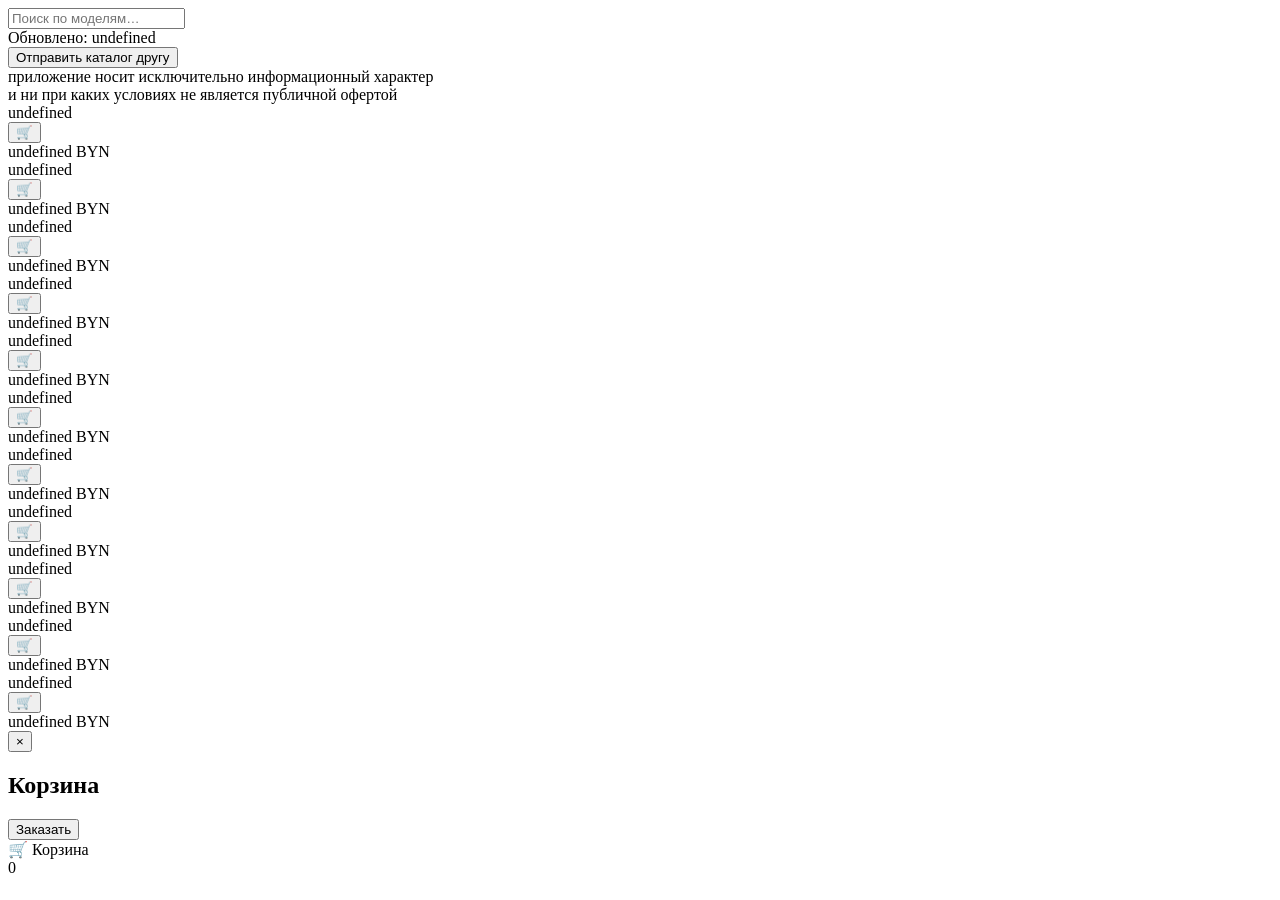
==== index.html @ d010d6bf "Rename index (1).html to index.html" ====
<!DOCTYPE html>
<html lang="ru">
<head>
  <meta charset="UTF-8">
  <title>appLit Catalog</title>
  <meta name="viewport" content="width=device-width, initial-scale=1">

  <link rel="apple-touch-icon" href="/apple-touch-icon.png">
  <link rel="stylesheet" href="style.css?v=20">
</head>

<body>

  <!-- Поиск -->
  <div class="search-bar-wrapper">
    <input id="search" type="text" placeholder="Поиск по моделям…">
  </div>

  <!-- Верхняя строка: обновлено + поделиться + дисклеймер -->
  <div class="top-row">
    <div class="top-left">
      <div id="update-time"></div>
      <button id="share-catalog-btn" class="share-catalog-btn">Отправить каталог другу</button>
    </div>

    <div class="top-right">
      приложение носит исключительно информационный характер<br>
      и ни при каких условиях не является публичной офертой
    </div>
  </div>

  <!-- Каталог -->
  <div id="catalog"></div>

  <!-- Модальное окно корзины -->
  <div id="cart-modal" class="cart-modal">
    <div class="cart-content">

      <button class="cart-close-btn" id="cart-close">×</button>

      <h2>Корзина</h2>

      <div id="cart-items"></div>

      <div class="cart-bottom-row">
        <div id="cart-total" class="cart-total"></div>
        <button id="cart-order-btn" class="cart-order-btn">Заказать</button>
      </div>

    </div>
  </div>

  <!-- Таббар -->
  <div class="tabbar">
    <div class="tab-item" id="tab-cart">
      🛒 Корзина
      <div class="tab-badge">0</div>
    </div>
  </div>

  <script src="app.js?v=20"></script>
</body>
</html>
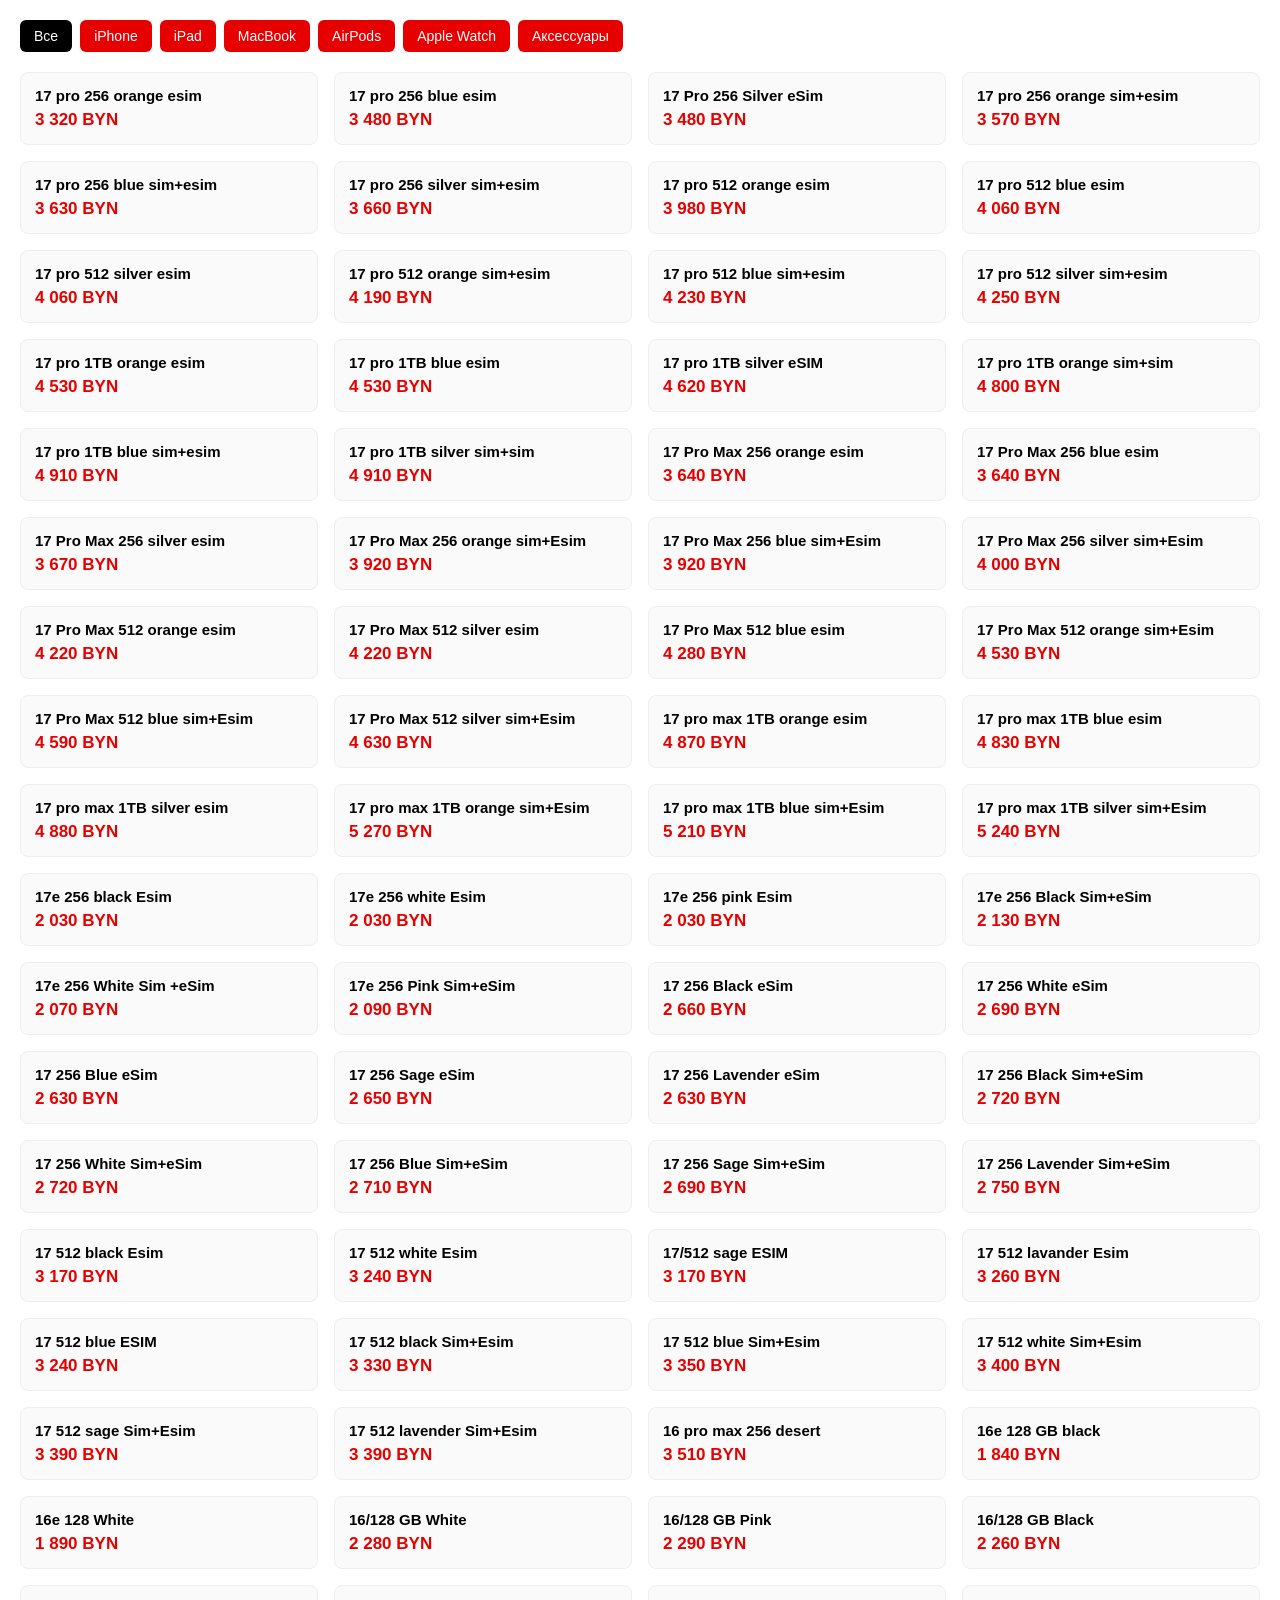
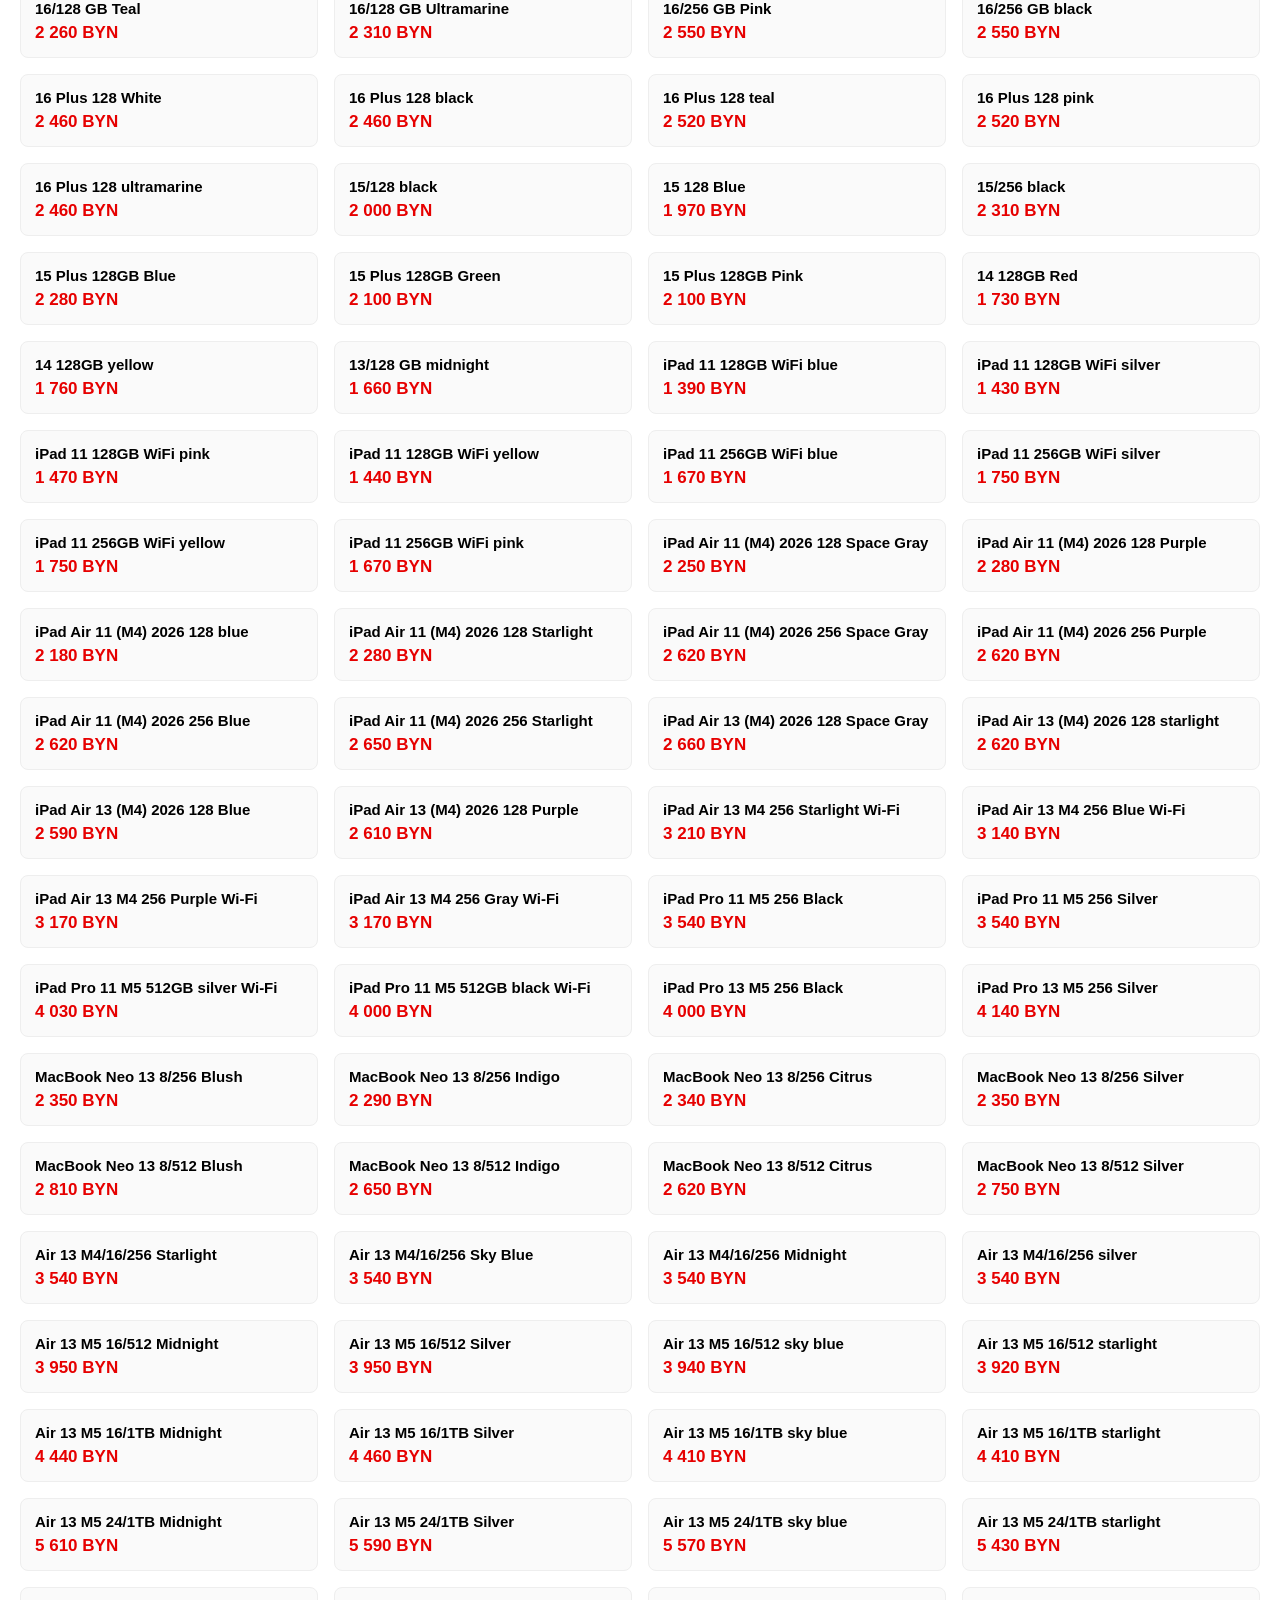
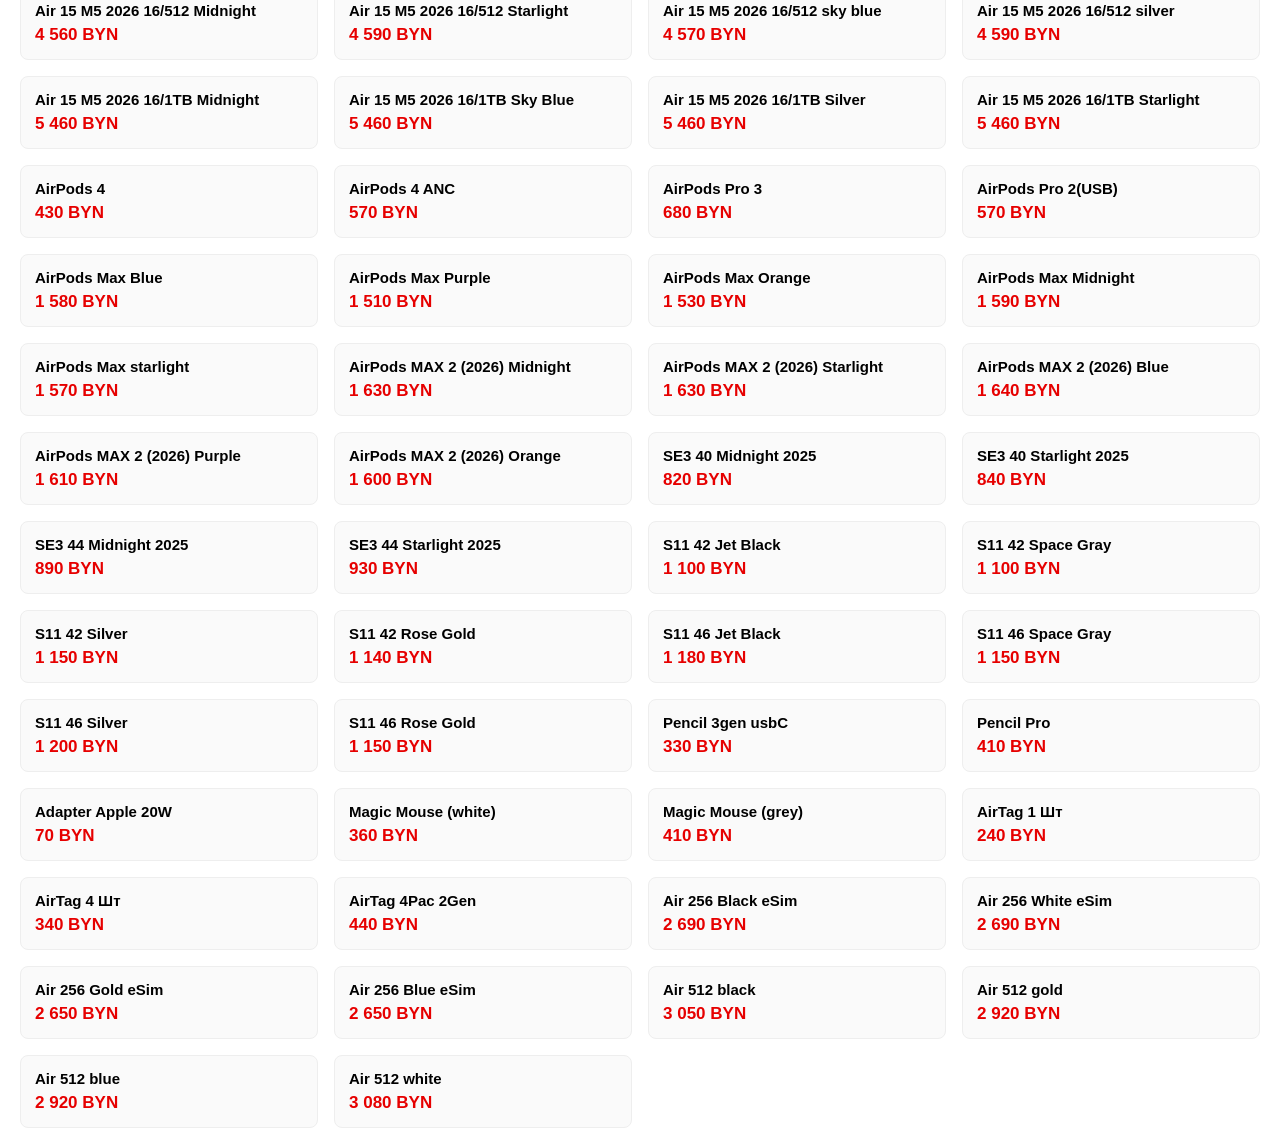
==== commit bdaa8952: "Update index.html" ====
--- a/index.html
+++ b/index.html
@@ -1,63 +1,25 @@
 <!DOCTYPE html>
 <html lang="ru">
 <head>
-  <meta charset="UTF-8">
-  <title>appLit Catalog</title>
-  <meta name="viewport" content="width=device-width, initial-scale=1">
-
-  <link rel="apple-touch-icon" href="/apple-touch-icon.png">
-  <link rel="stylesheet" href="style.css?v=20">
+<meta charset="UTF-8">
+<title>appLit Catalog</title>
+<meta name="viewport" content="width=device-width, initial-scale=1.0">
+<link rel="stylesheet" href="style.css">
 </head>
-
 <body>
 
-  <!-- Поиск -->
-  <div class="search-bar-wrapper">
-    <input id="search" type="text" placeholder="Поиск по моделям…">
-  </div>
+<div class="category-buttons">
+  <button data-category="all" class="active">Все</button>
+  <button data-category="iphone">iPhone</button>
+  <button data-category="ipad">iPad</button>
+  <button data-category="macbook">MacBook</button>
+  <button data-category="airpods">AirPods</button>
+  <button data-category="apple watch">Apple Watch</button>
+  <button data-category="аксессуары">Аксессуары</button>
+</div>
 
-  <!-- Верхняя строка: обновлено + поделиться + дисклеймер -->
-  <div class="top-row">
-    <div class="top-left">
-      <div id="update-time"></div>
-      <button id="share-catalog-btn" class="share-catalog-btn">Отправить каталог другу</button>
-    </div>
+<div id="catalog"></div>
 
-    <div class="top-right">
-      приложение носит исключительно информационный характер<br>
-      и ни при каких условиях не является публичной офертой
-    </div>
-  </div>
-
-  <!-- Каталог -->
-  <div id="catalog"></div>
-
-  <!-- Модальное окно корзины -->
-  <div id="cart-modal" class="cart-modal">
-    <div class="cart-content">
-
-      <button class="cart-close-btn" id="cart-close">×</button>
-
-      <h2>Корзина</h2>
-
-      <div id="cart-items"></div>
-
-      <div class="cart-bottom-row">
-        <div id="cart-total" class="cart-total"></div>
-        <button id="cart-order-btn" class="cart-order-btn">Заказать</button>
-      </div>
-
-    </div>
-  </div>
-
-  <!-- Таббар -->
-  <div class="tabbar">
-    <div class="tab-item" id="tab-cart">
-      🛒 Корзина
-      <div class="tab-badge">0</div>
-    </div>
-  </div>
-
-  <script src="app.js?v=20"></script>
+<script src="app.js"></script>
 </body>
 </html>
--- a/style.css
+++ b/style.css
@@ -0,0 +1,63 @@
+body {
+  font-family: -apple-system, BlinkMacSystemFont, sans-serif;
+  background: #fff;
+  margin: 0;
+  padding: 20px;
+  color: #000;
+}
+
+.category-buttons {
+  display: flex;
+  gap: 8px;
+  flex-wrap: wrap;
+  margin-bottom: 20px;
+}
+
+.category-buttons button {
+  padding: 8px 14px;
+  border: none;
+  background: #e60000;
+  color: white;
+  font-size: 14px;
+  border-radius: 6px;
+  cursor: pointer;
+  transition: 0.2s;
+}
+
+.category-buttons button:hover {
+  background: #b30000;
+}
+
+.category-buttons button.active {
+  background: black;
+}
+
+#catalog {
+  display: grid;
+  grid-template-columns: repeat(auto-fill, minmax(260px, 1fr));
+  gap: 16px;
+}
+
+.product-item {
+  border: 1px solid #eee;
+  padding: 14px;
+  border-radius: 8px;
+  background: #fafafa;
+  transition: 0.2s;
+}
+
+.product-item:hover {
+  background: #f0f0f0;
+}
+
+.product-title {
+  font-size: 15px;
+  font-weight: 600;
+  margin-bottom: 6px;
+}
+
+.product-price {
+  font-size: 17px;
+  font-weight: 700;
+  color: #e60000;
+}
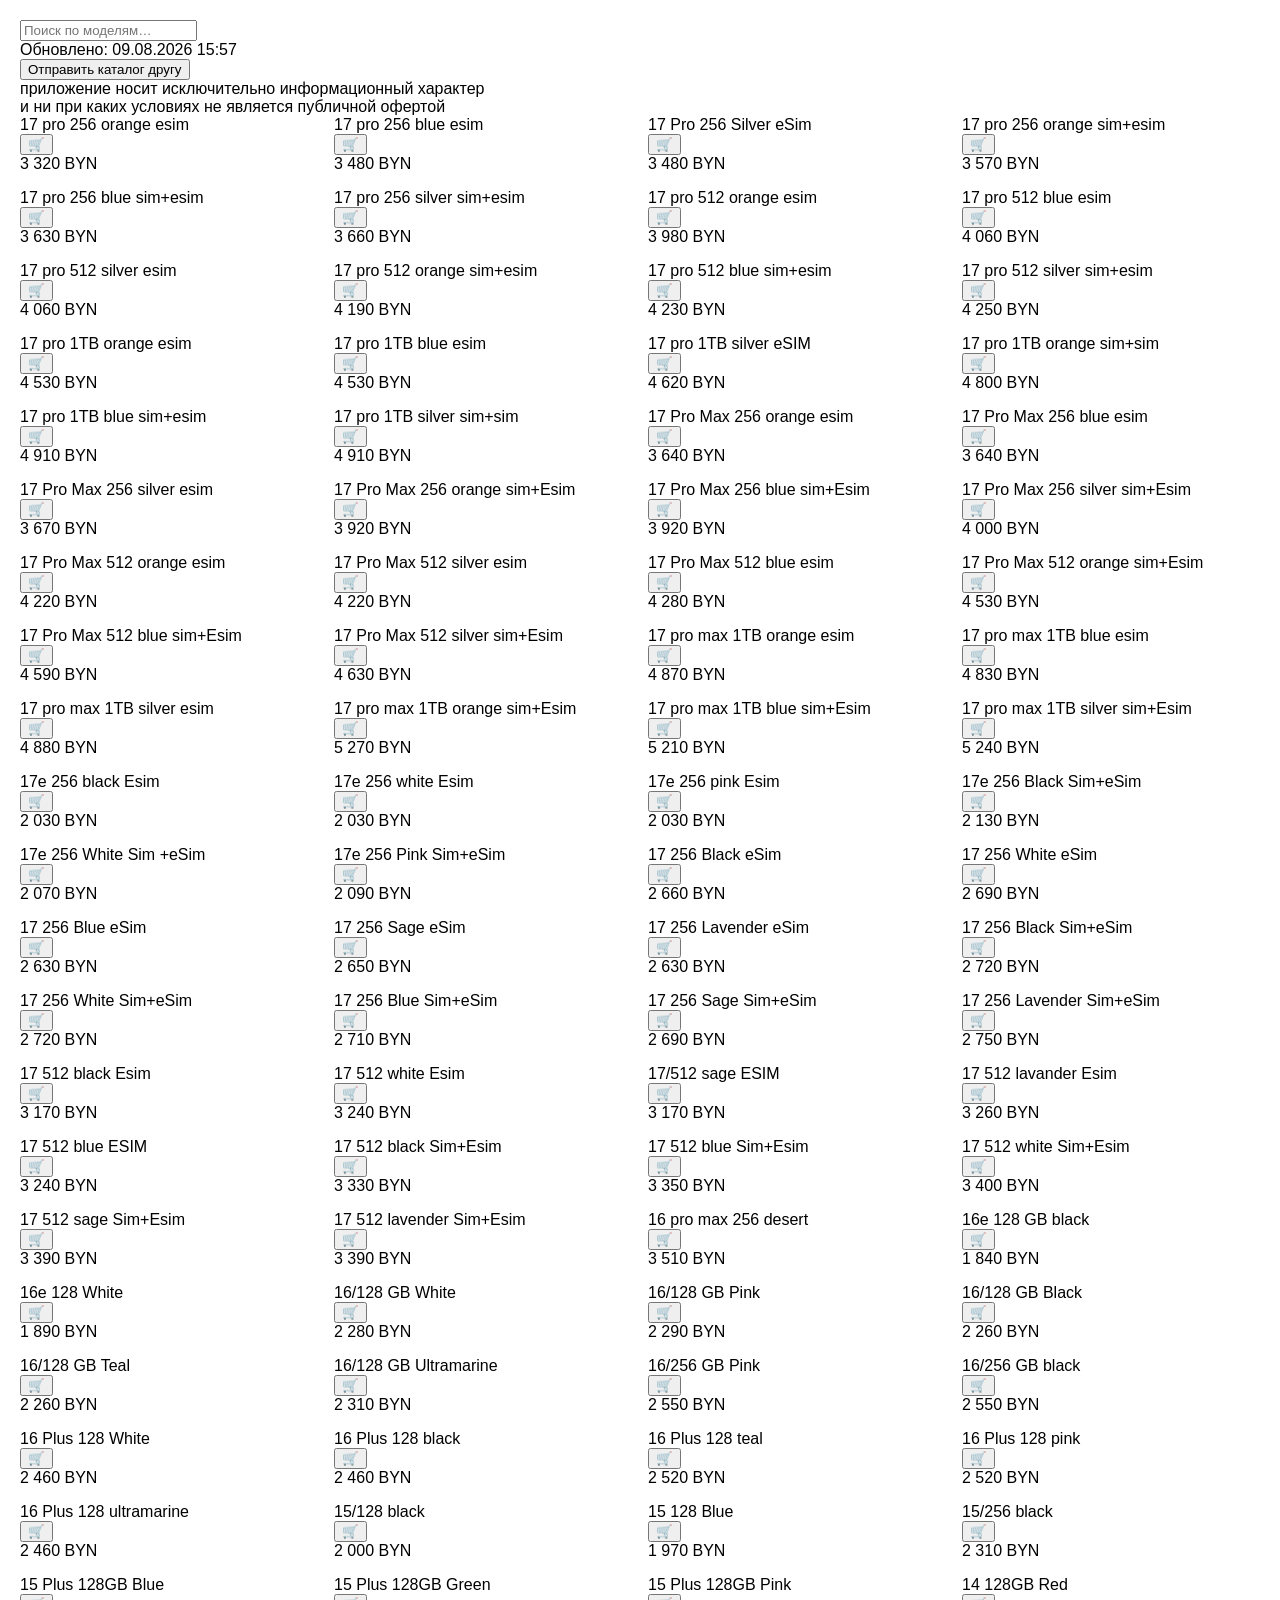
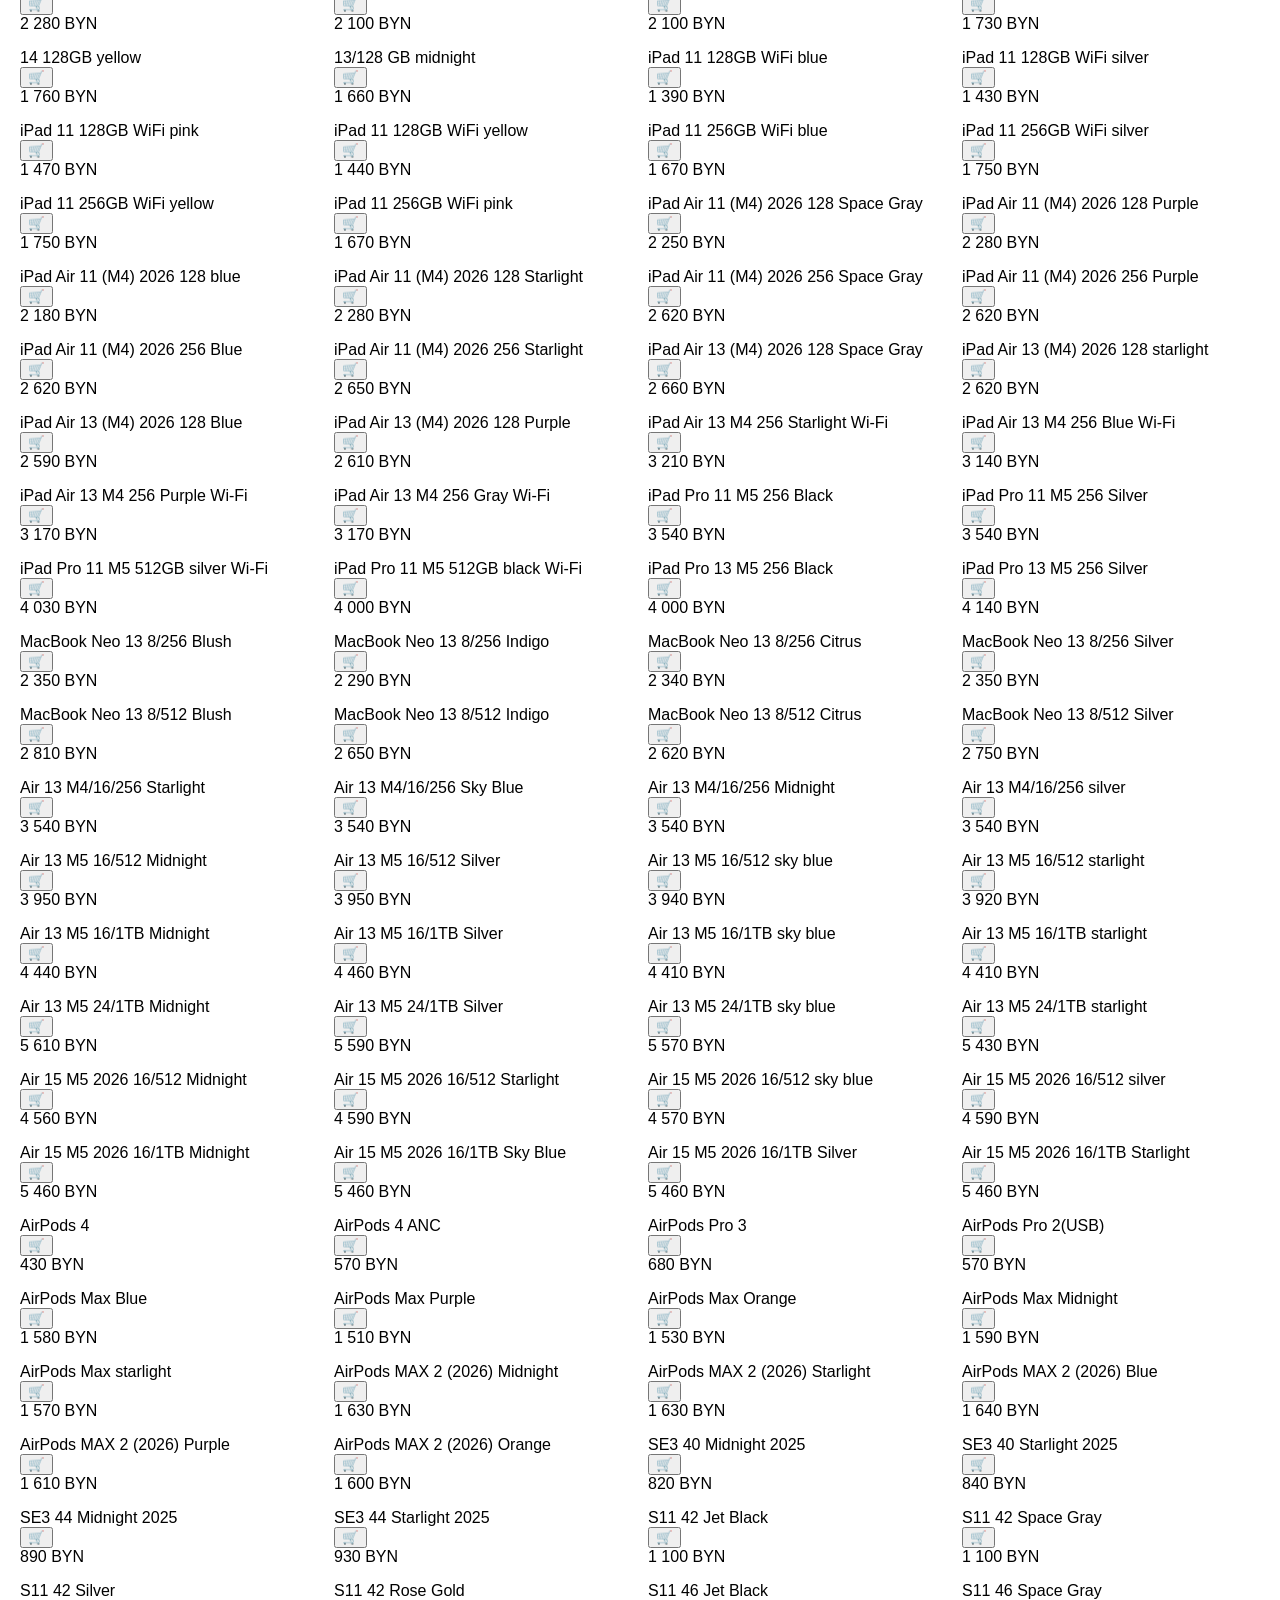
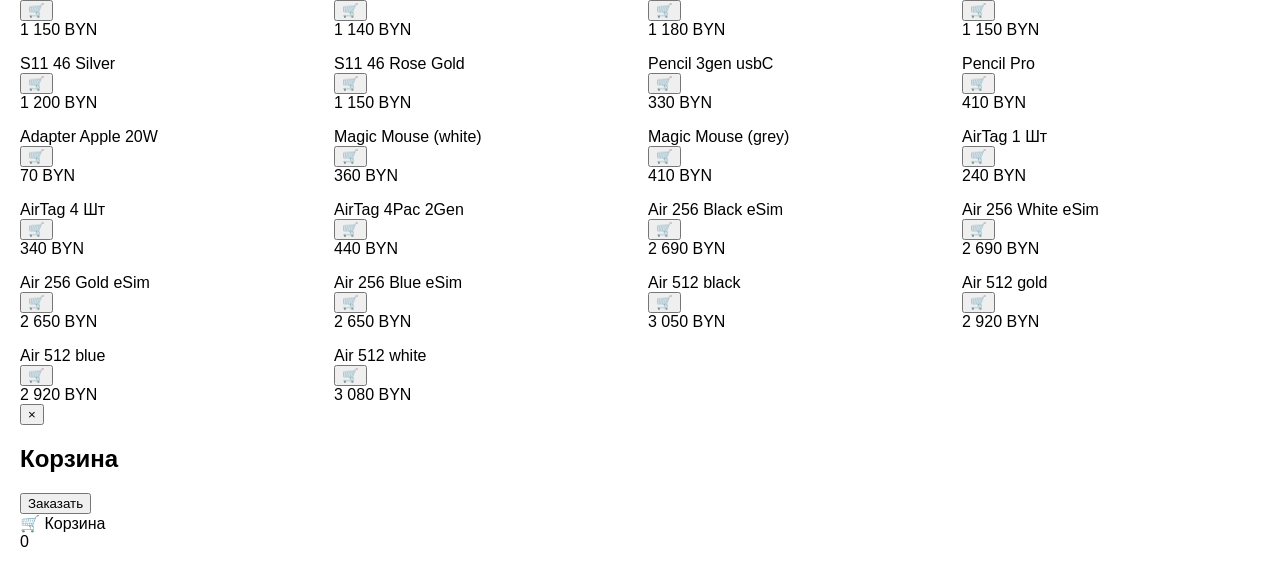
==== commit eab7f0af: "Update index.html" ====
--- a/index.html
+++ b/index.html
@@ -1,25 +1,63 @@
 <!DOCTYPE html>
 <html lang="ru">
 <head>
-<meta charset="UTF-8">
-<title>appLit Catalog</title>
-<meta name="viewport" content="width=device-width, initial-scale=1.0">
-<link rel="stylesheet" href="style.css">
+  <meta charset="UTF-8">
+  <title>appLit Catalog</title>
+  <meta name="viewport" content="width=device-width, initial-scale=1">
+
+  <link rel="apple-touch-icon" href="/apple-touch-icon.png">
+  <link rel="stylesheet" href="style.css?v=20">
 </head>
+
 <body>
 
-<div class="category-buttons">
-  <button data-category="all" class="active">Все</button>
-  <button data-category="iphone">iPhone</button>
-  <button data-category="ipad">iPad</button>
-  <button data-category="macbook">MacBook</button>
-  <button data-category="airpods">AirPods</button>
-  <button data-category="apple watch">Apple Watch</button>
-  <button data-category="аксессуары">Аксессуары</button>
-</div>
+  <!-- Поиск -->
+  <div class="search-bar-wrapper">
+    <input id="search" type="text" placeholder="Поиск по моделям…">
+  </div>
 
-<div id="catalog"></div>
+  <!-- Верхняя строка: обновлено + поделиться + дисклеймер -->
+  <div class="top-row">
+    <div class="top-left">
+      <div id="update-time"></div>
+      <button id="share-catalog-btn" class="share-catalog-btn">Отправить каталог другу</button>
+    </div>
 
-<script src="app.js"></script>
+    <div class="top-right">
+      приложение носит исключительно информационный характер<br>
+      и ни при каких условиях не является публичной офертой
+    </div>
+  </div>
+
+  <!-- Каталог -->
+  <div id="catalog"></div>
+
+  <!-- Модальное окно корзины -->
+  <div id="cart-modal" class="cart-modal">
+    <div class="cart-content">
+
+      <button class="cart-close-btn" id="cart-close">×</button>
+
+      <h2>Корзина</h2>
+
+      <div id="cart-items"></div>
+
+      <div class="cart-bottom-row">
+        <div id="cart-total" class="cart-total"></div>
+        <button id="cart-order-btn" class="cart-order-btn">Заказать</button>
+      </div>
+
+    </div>
+  </div>
+
+  <!-- Таббар -->
+  <div class="tabbar">
+    <div class="tab-item" id="tab-cart">
+      🛒 Корзина
+      <div class="tab-badge">0</div>
+    </div>
+  </div>
+
+  <script src="app.js?v=20"></script>
 </body>
 </html>
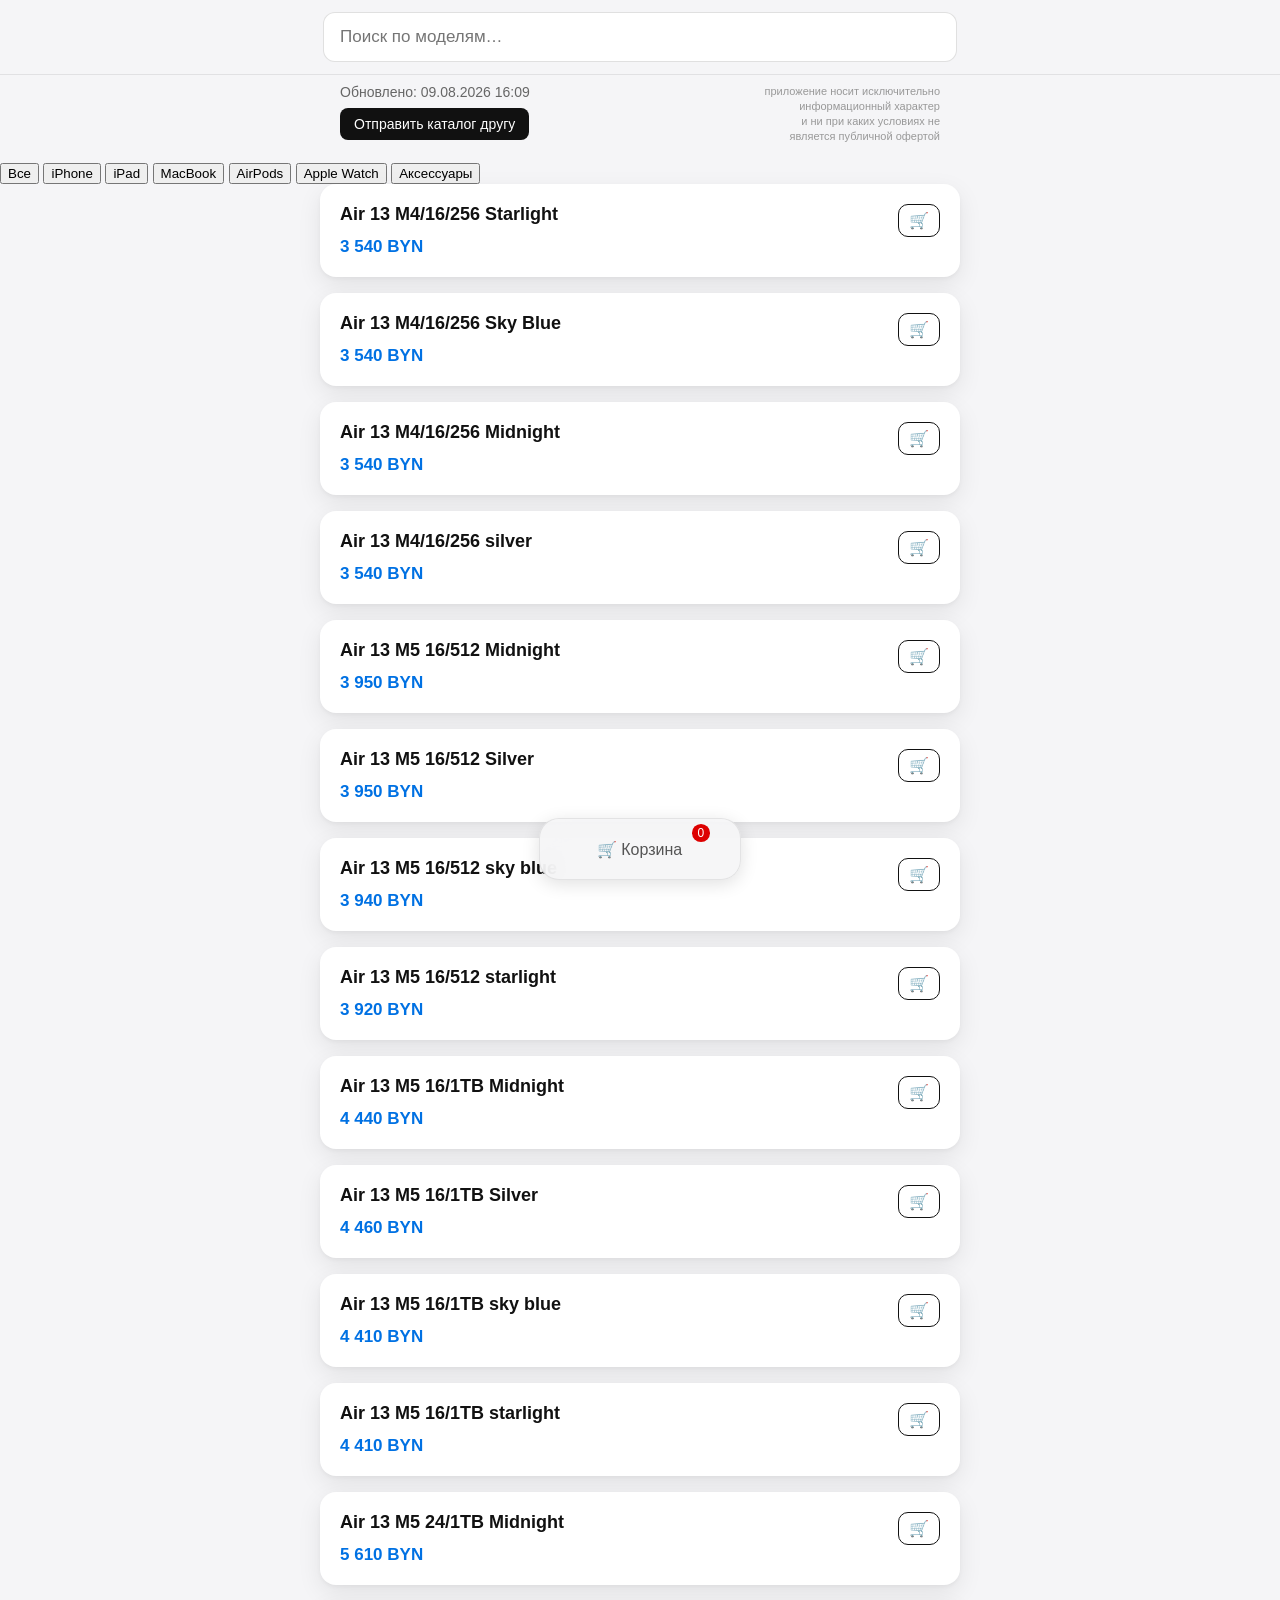
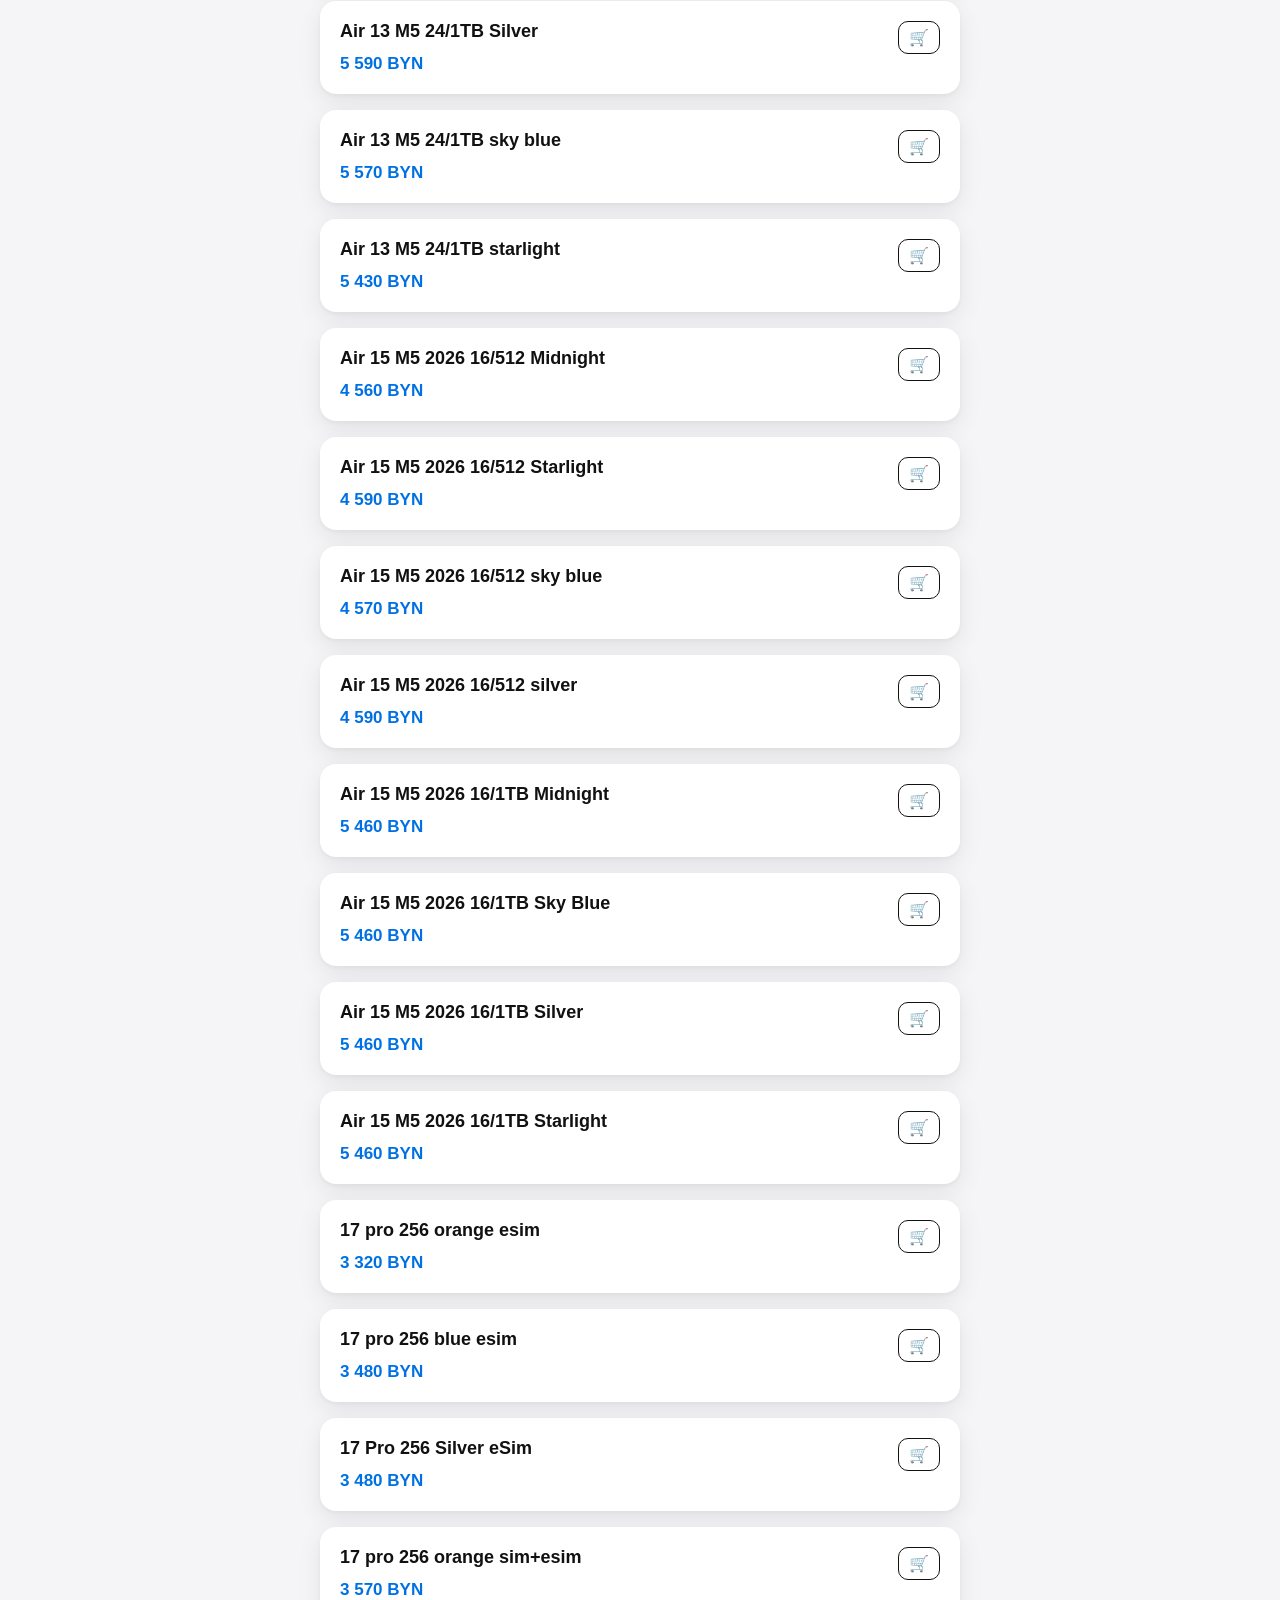
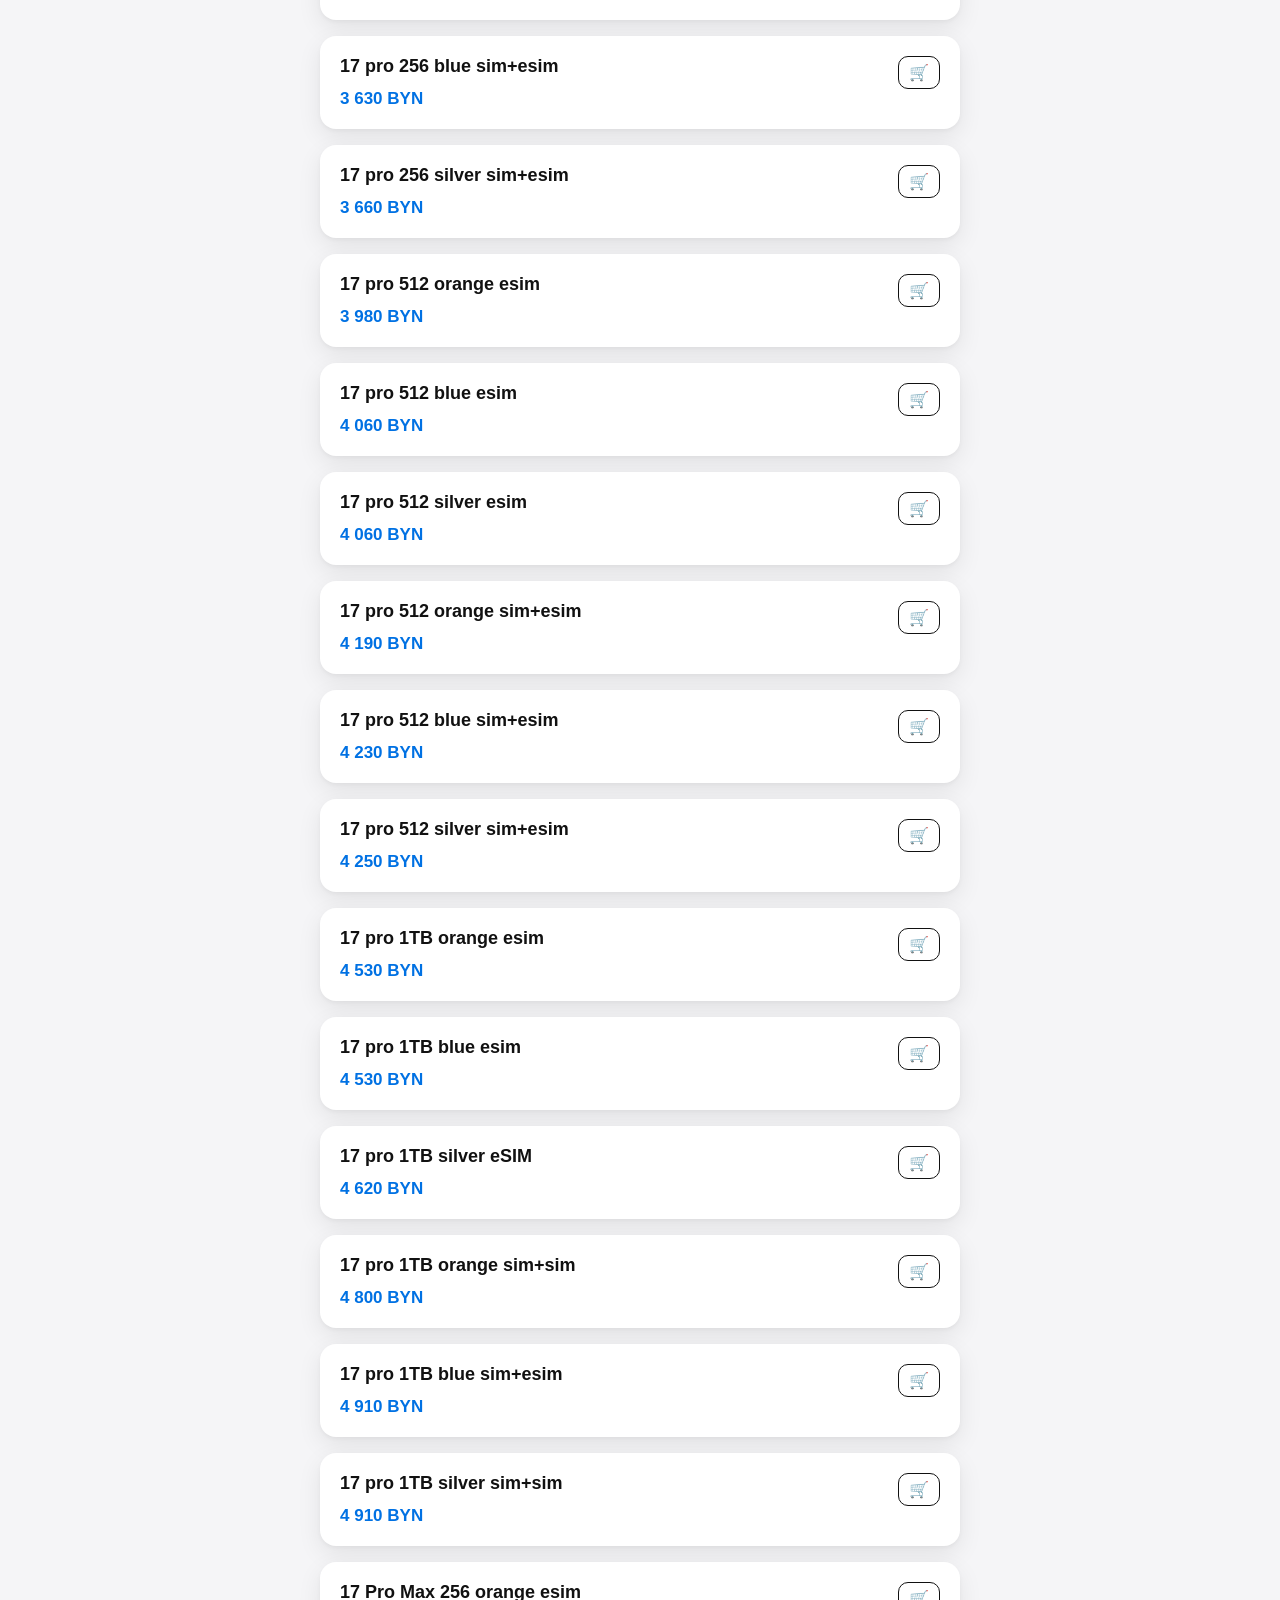
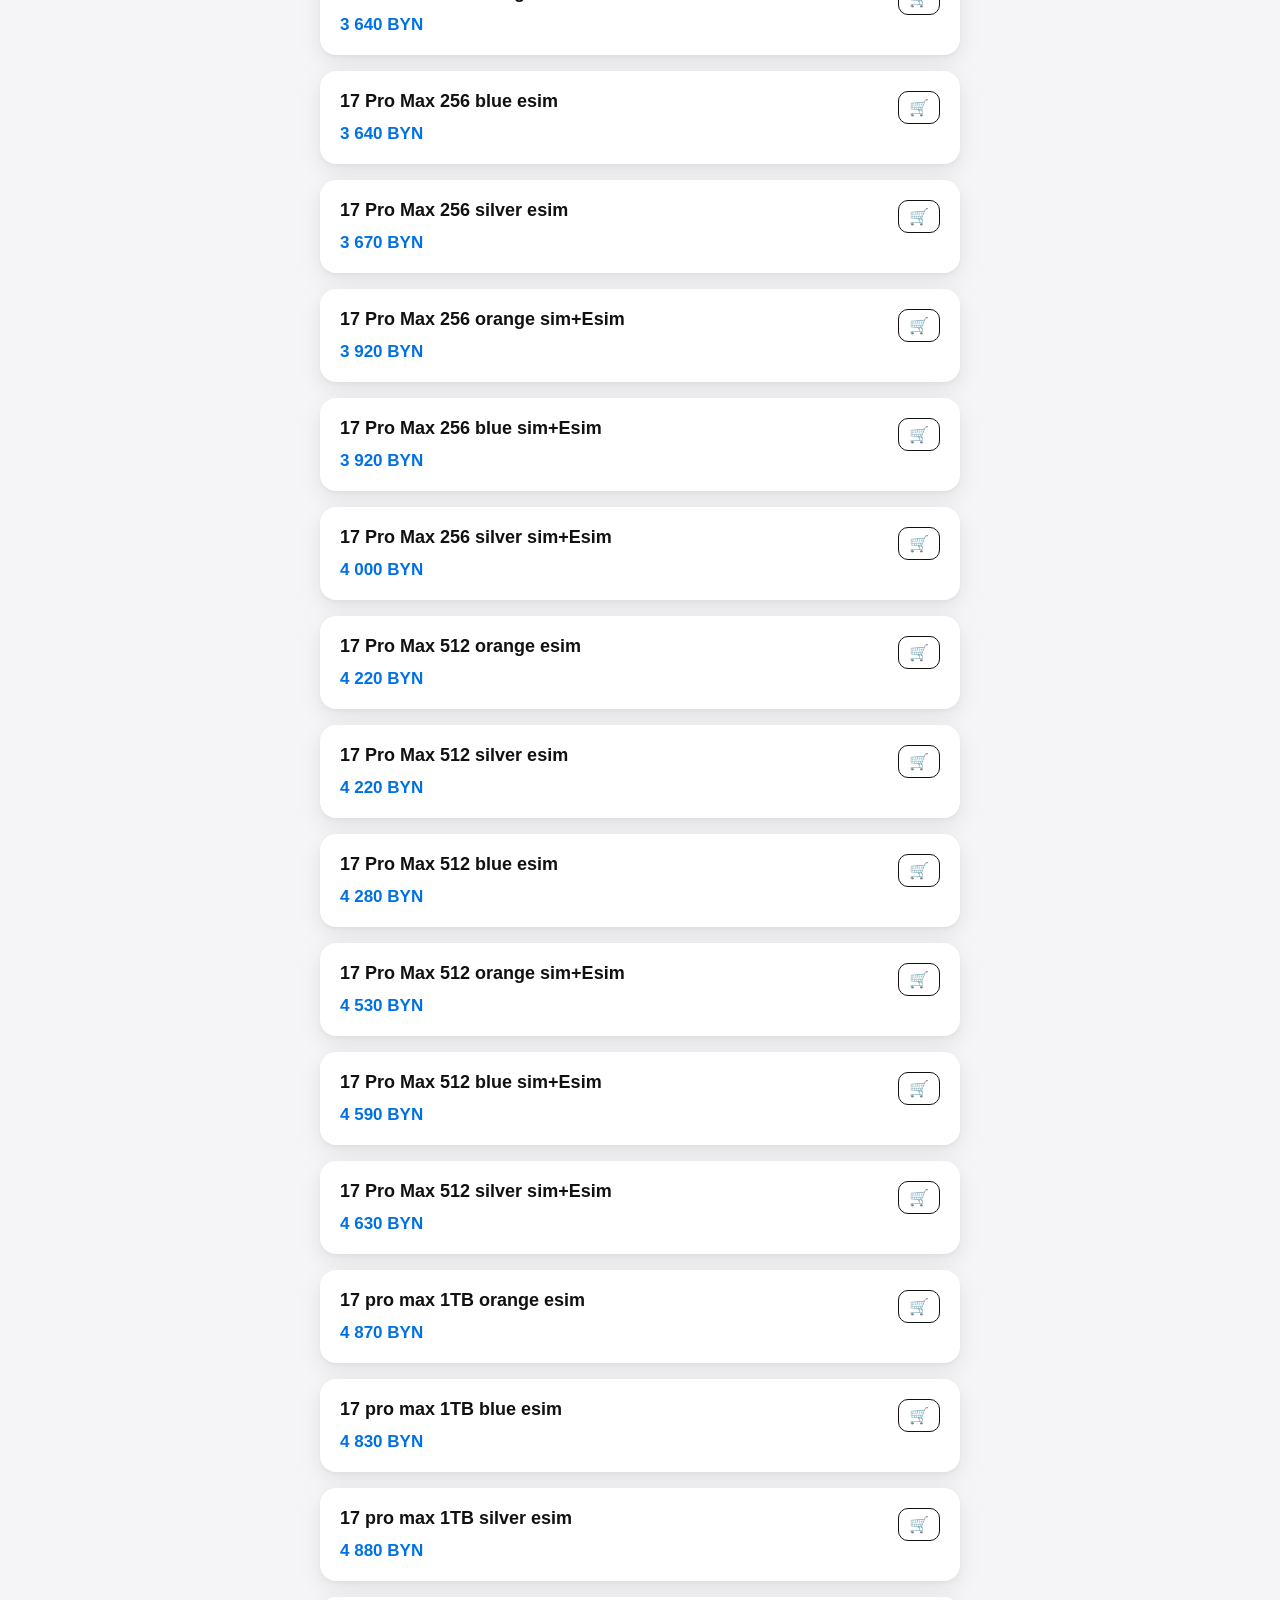
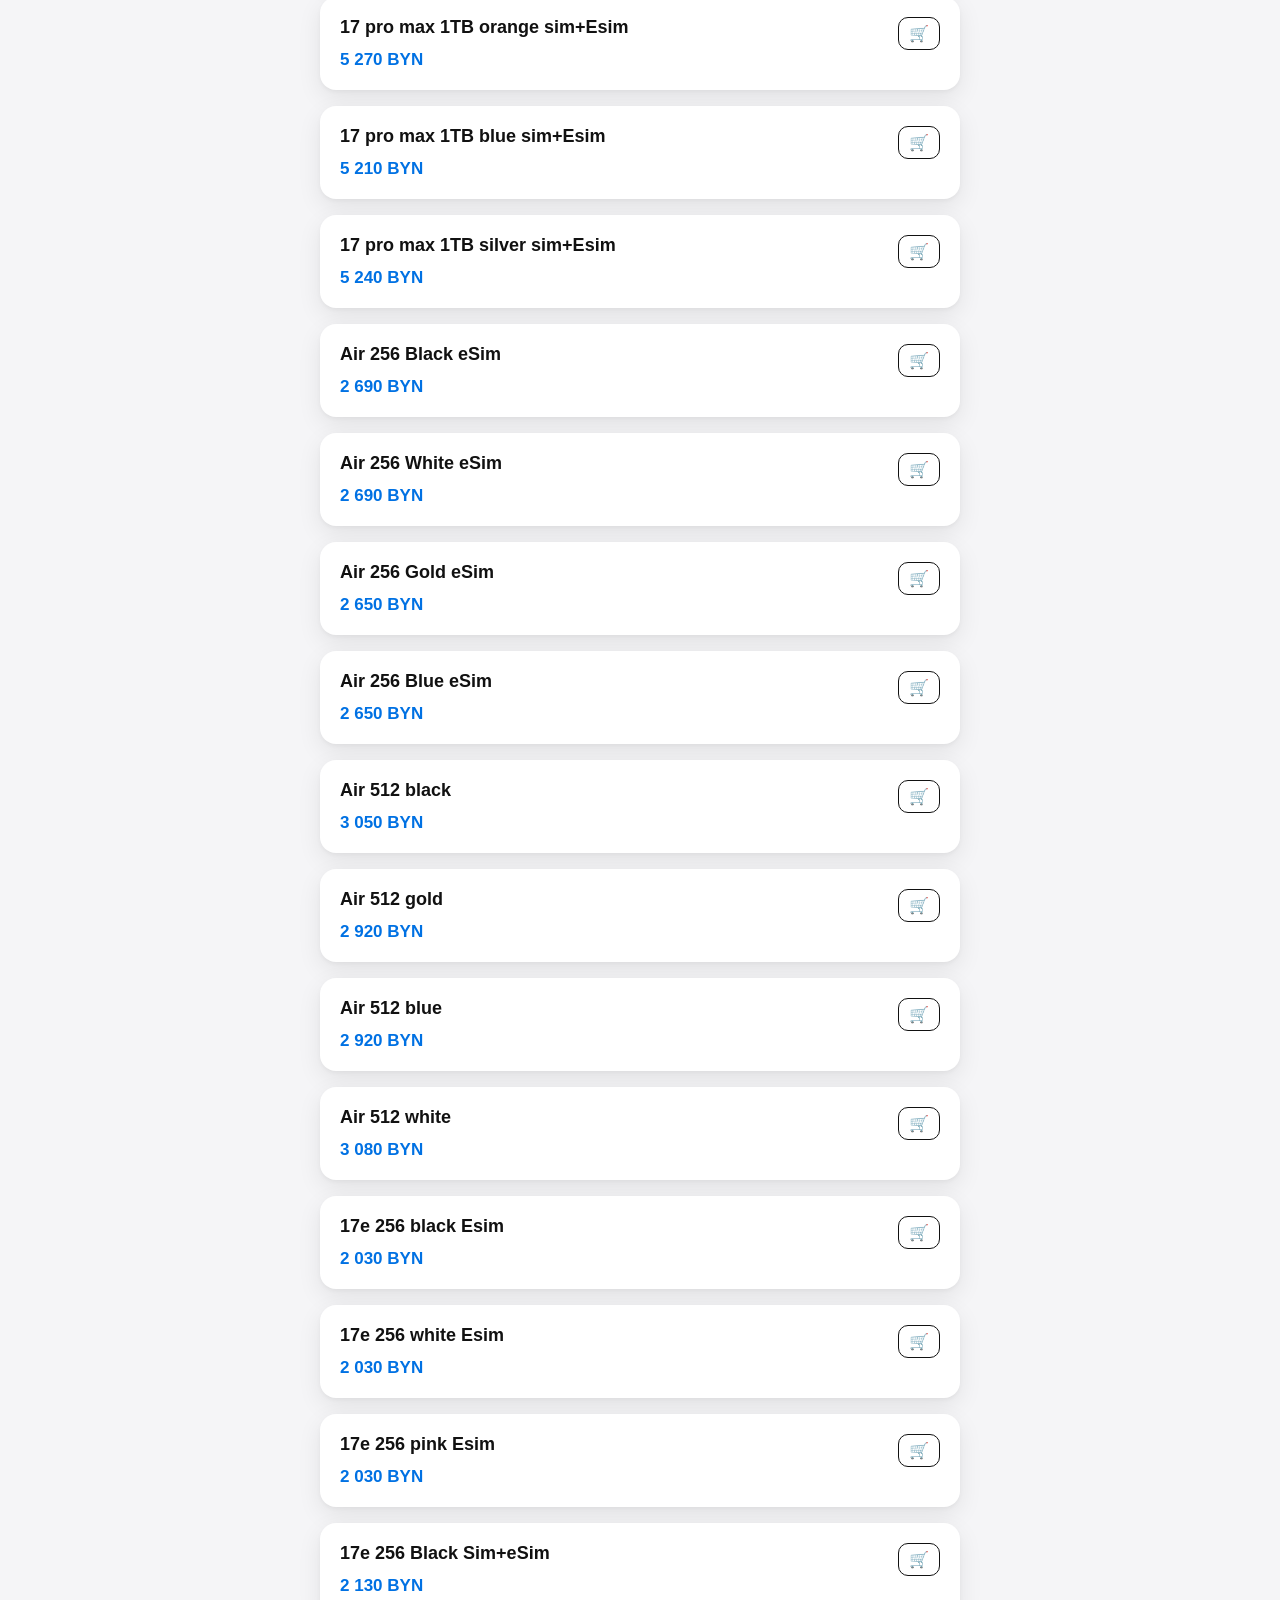
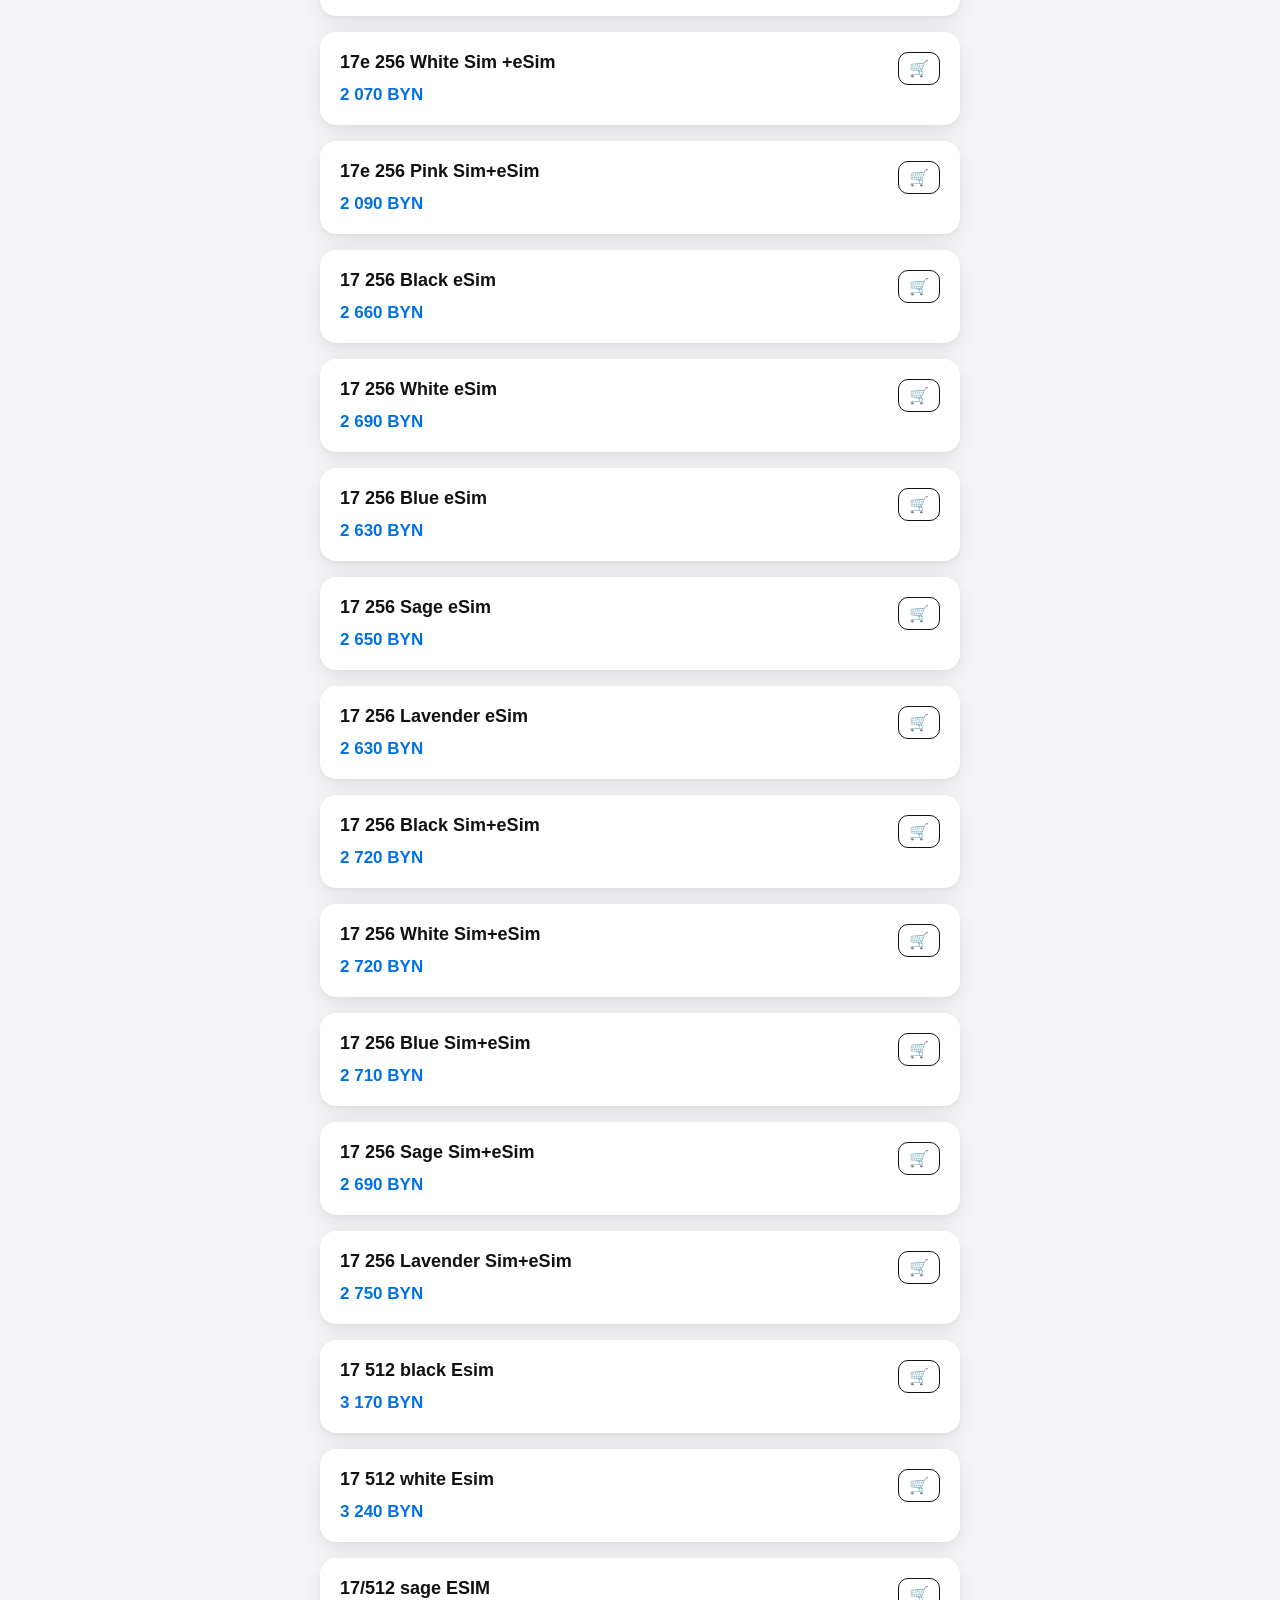
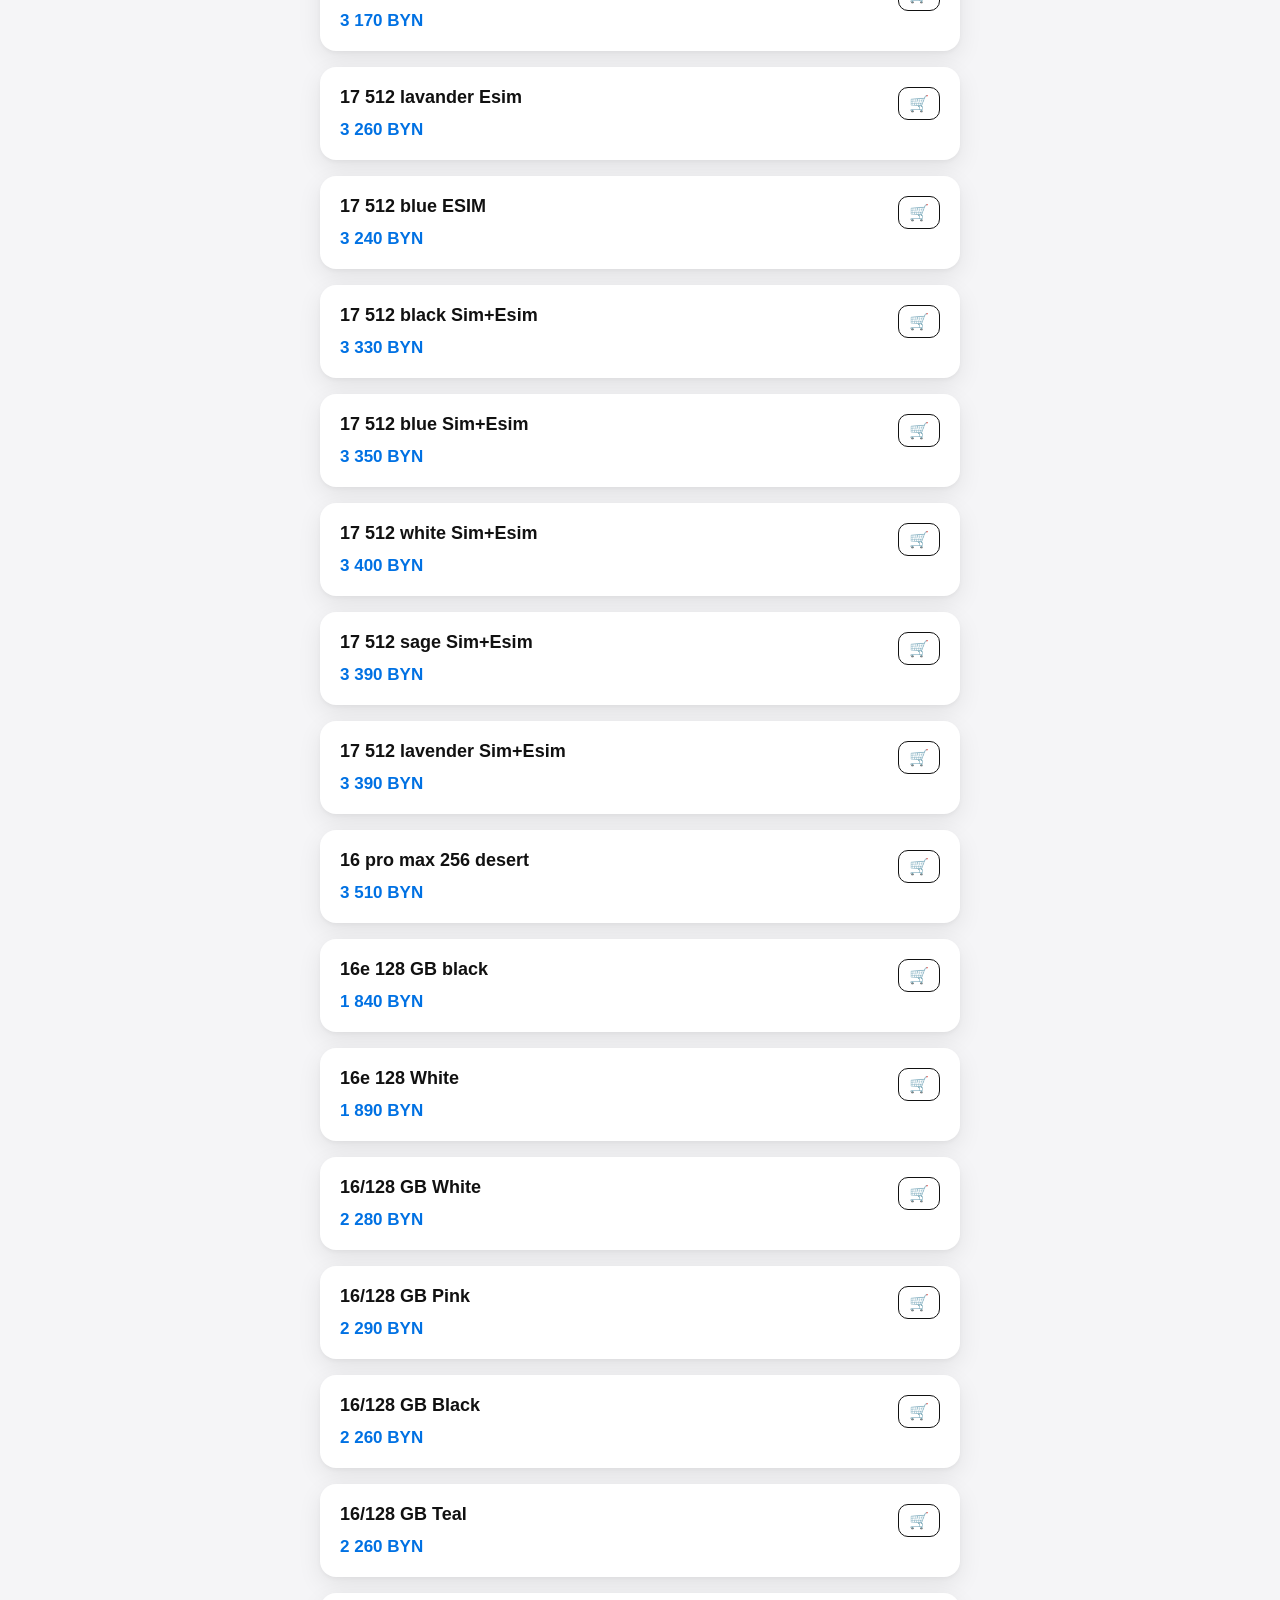
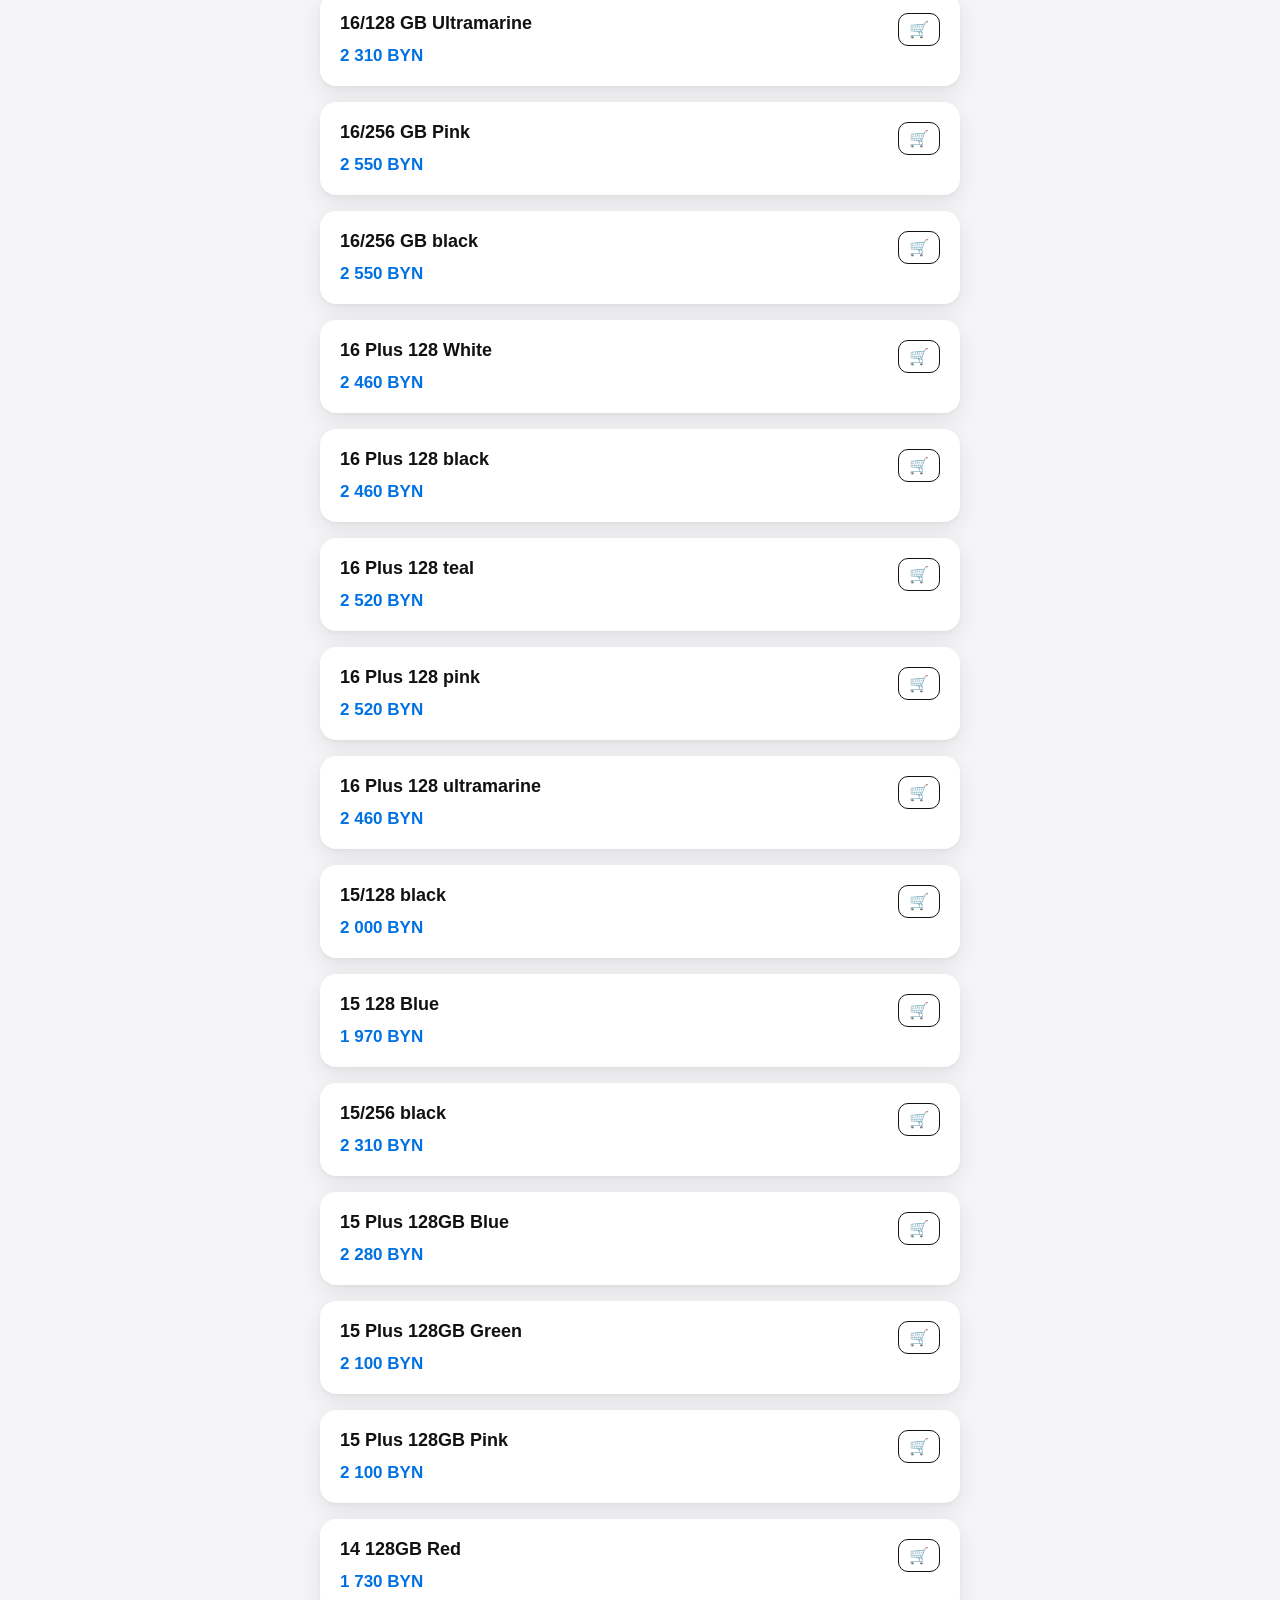
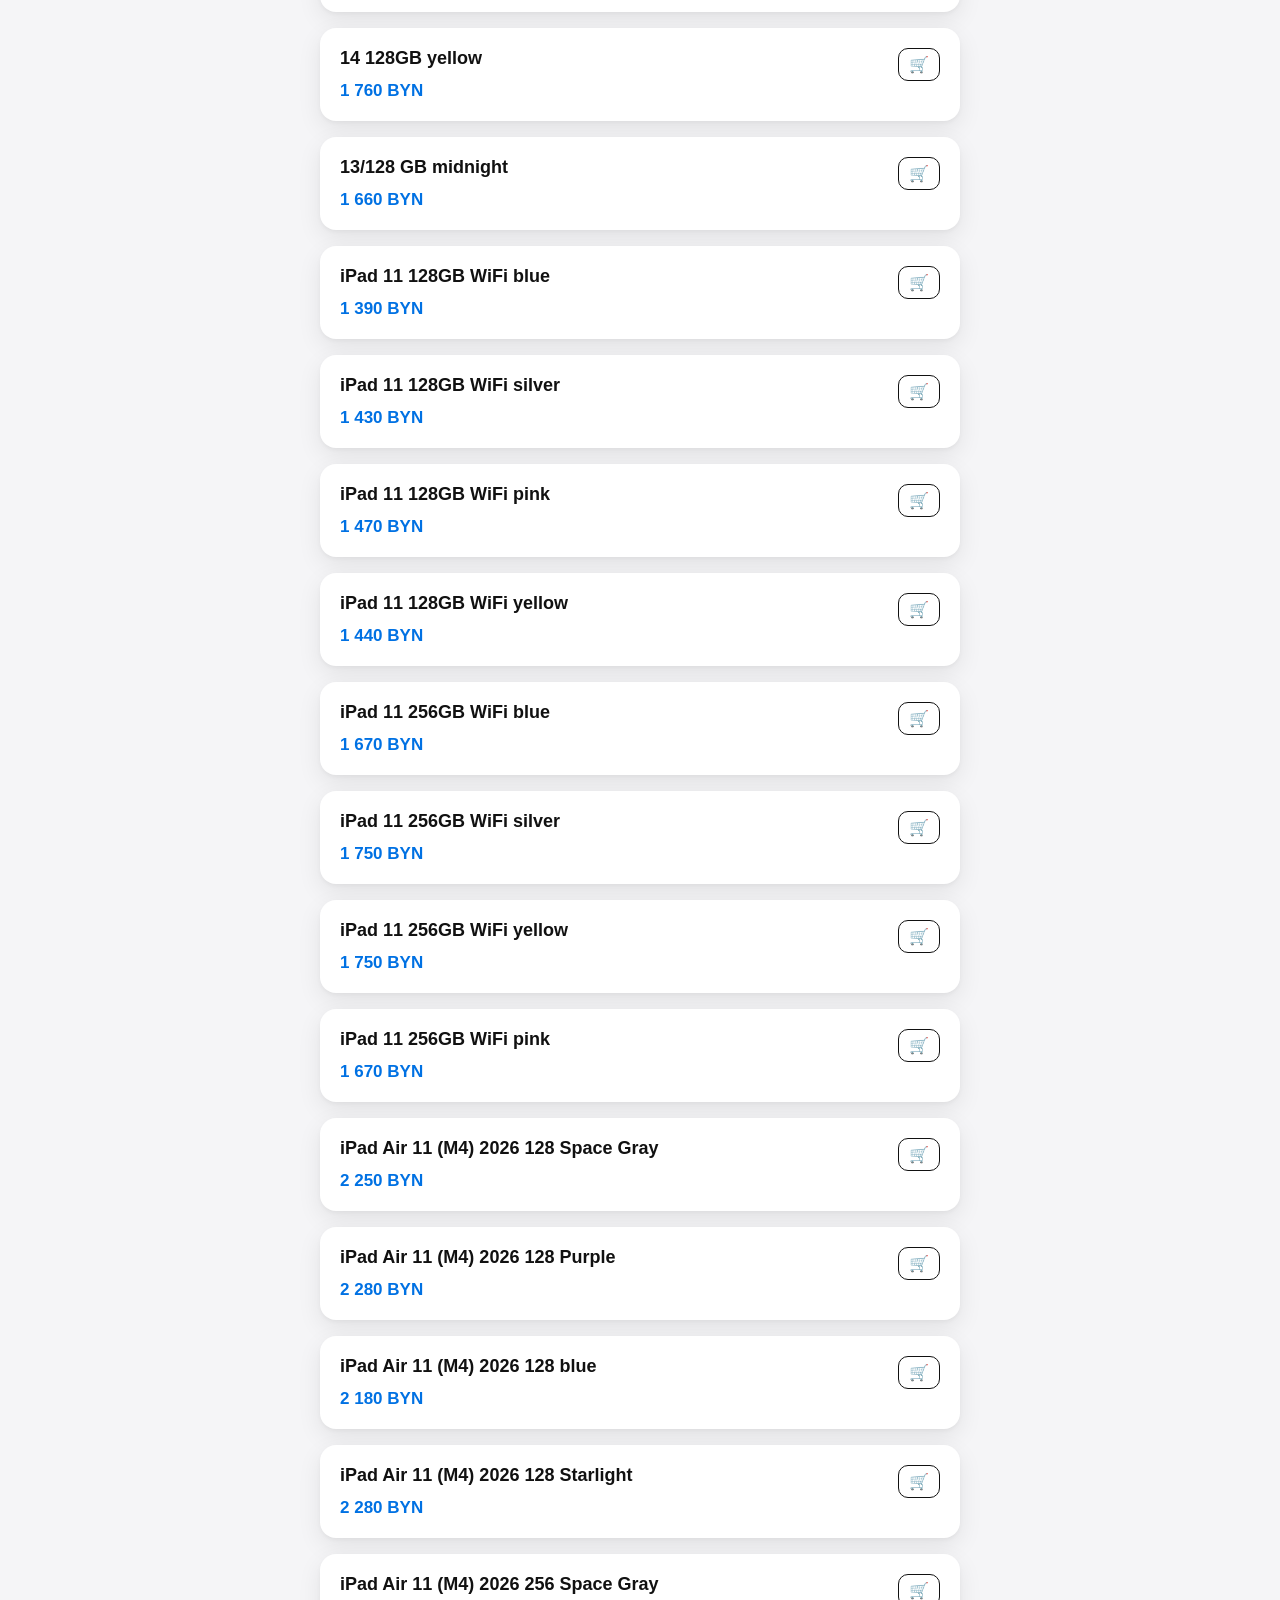
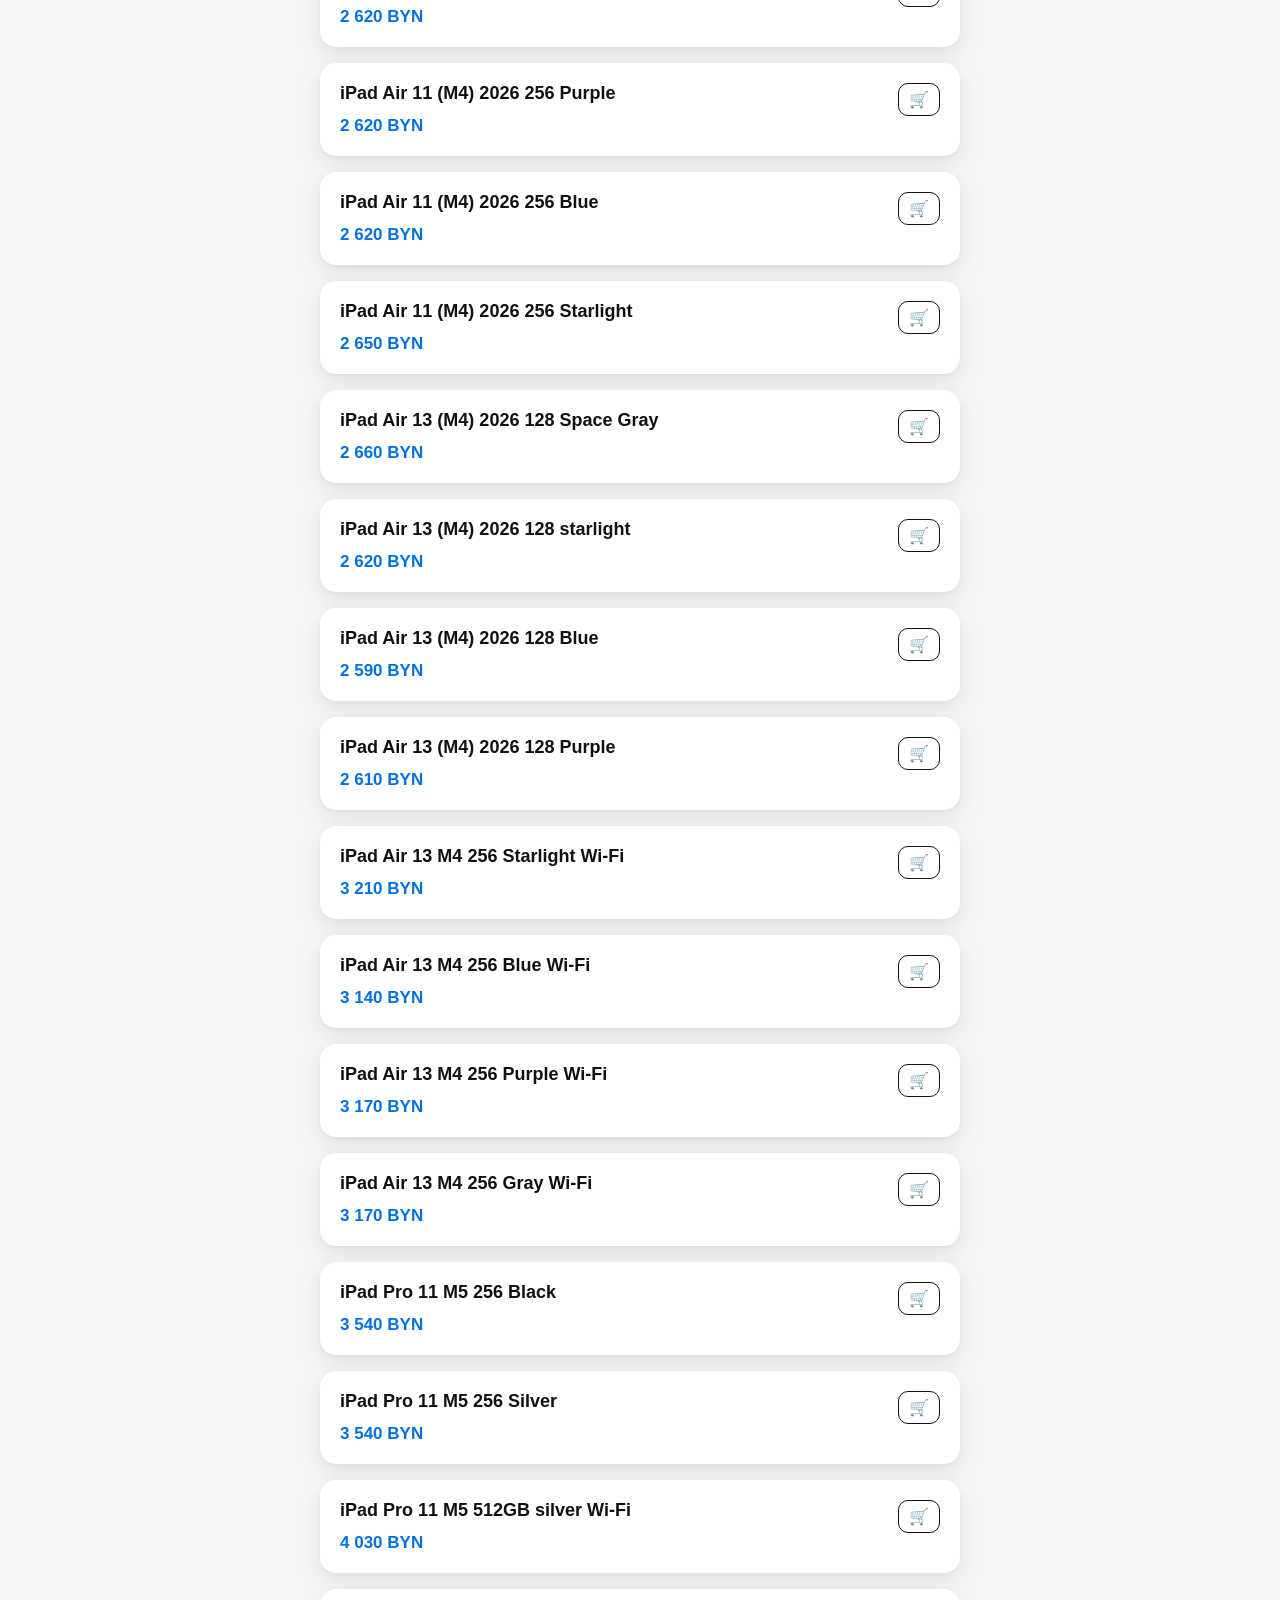
==== commit e3ea2f60: "Update index.html" ====
--- a/index.html
+++ b/index.html
@@ -16,7 +16,7 @@
     <input id="search" type="text" placeholder="Поиск по моделям…">
   </div>
 
-  <!-- Верхняя строка: обновлено + поделиться + дисклеймер -->
+  <!-- Верхняя строка -->
   <div class="top-row">
     <div class="top-left">
       <div id="update-time"></div>
@@ -27,6 +27,17 @@
       приложение носит исключительно информационный характер<br>
       и ни при каких условиях не является публичной офертой
     </div>
+  </div>
+
+  <!-- КНОПКИ КАТЕГОРИЙ -->
+  <div class="category-buttons">
+    <button data-category="all" class="active">Все</button>
+    <button data-category="iphone">iPhone</button>
+    <button data-category="ipad">iPad</button>
+    <button data-category="macbook">MacBook</button>
+    <button data-category="airpods">AirPods</button>
+    <button data-category="apple watch">Apple Watch</button>
+    <button data-category="аксессуары">Аксессуары</button>
   </div>
 
   <!-- Каталог -->
--- a/style.css
+++ b/style.css
@@ -1,63 +1,281 @@
 body {
-  font-family: -apple-system, BlinkMacSystemFont, sans-serif;
+  font-family: -apple-system, BlinkMacSystemFont, "Segoe UI", Arial, sans-serif;
+  background: #f5f5f7;
+  margin: 0;
+  padding-bottom: 140px;
+}
+
+/* Поиск */
+.search-bar-wrapper {
+  position: sticky;
+  top: 0;
+  z-index: 200;
+  background: #f5f5f7;
+  padding: 12px 0;
+  backdrop-filter: blur(12px);
+  box-shadow: 0 1px 0 rgba(0,0,0,0.08);
+}
+
+#search {
+  width: 100%;
+  max-width: 600px;
+  margin: 0 auto;
+  display: block;
+  padding: 14px 16px;
+  font-size: 17px;
+  border-radius: 12px;
+  border: 1px solid rgba(0,0,0,0.12);
   background: #fff;
+}
+
+/* Верхняя строка */
+.top-row {
+  max-width: 600px;
+  margin: 10px auto 20px auto;
+  padding: 0 16px;
+  display: flex;
+  justify-content: space-between;
+  align-items: flex-start;
+  gap: 12px;
+}
+
+.top-left {
+  display: flex;
+  flex-direction: column;
+  align-items: flex-start;
+  gap: 8px;
+}
+
+#update-time {
+  font-size: 14px;
+  color: #666;
+  text-align: left;
+  padding: 0;
   margin: 0;
+}
+
+.share-catalog-btn {
+  padding: 8px 14px;
+  font-size: 14px;
+  background: #111;
+  color: #fff;
+  border: none;
+  border-radius: 8px;
+  cursor: pointer;
+  transition: opacity .2s;
+}
+
+.share-catalog-btn:active {
+  opacity: 0.7;
+}
+
+.top-right {
+  font-size: 11px;
+  line-height: 1.35;
+  color: #999;
+  text-align: right;
+  max-width: 180px;
+}
+
+/* Каталог */
+#catalog {
+  max-width: 600px;
+  margin: 0 auto;
+  padding: 0 16px;
+  display: flex;
+  flex-direction: column;
+  align-items: center;
+}
+
+/* Карточка */
+.card {
+  background: #fff;
+  border-radius: 16px;
   padding: 20px;
-  color: #000;
-}
-
-.category-buttons {
-  display: flex;
-  gap: 8px;
-  flex-wrap: wrap;
-  margin-bottom: 20px;
-}
-
-.category-buttons button {
+  margin-bottom: 16px;
+  box-shadow:
+    0 2px 4px rgba(0,0,0,0.04),
+    0 8px 24px rgba(0,0,0,0.08);
+  position: relative;
+  width: 100%;
+  max-width: 600px;
+}
+
+.card-title {
+  font-size: 18px;
+  font-weight: 600;
+  color: #111;
+  margin-bottom: 8px;
+}
+
+/* Кнопка корзины */
+.add-to-cart {
+  position: absolute;
+  right: 20px;
+  top: 20px;
+  padding: 6px 10px;
+  font-size: 16px;
+  background: transparent;
+  color: #111;
+  border: 1px solid #111;
+  border-radius: 10px;
+  cursor: pointer;
+  transition: background .2s, color .2s;
+}
+
+.add-to-cart:hover {
+  background: #111;
+  color: #fff;
+}
+
+.add-to-cart:active {
+  background: transparent !important;
+  color: #111 !important;
+}
+
+@media (hover: none) {
+  .add-to-cart:hover {
+    background: transparent;
+    color: #111;
+  }
+}
+
+/* Цена */
+.card-price {
+  font-size: 17px;
+  font-weight: 600;
+  color: #0071e3;
+  margin-top: 12px;
+}
+
+/* Модальное окно */
+.cart-modal {
+  position: fixed;
+  top: 0;
+  left: 0;
+  width: 100%;
+  height: 100%;
+  background: rgba(0,0,0,0.35);
+  display: none;
+  justify-content: center;
+  align-items: center;
+  z-index: 400;
+}
+
+.cart-content {
+  background: #fff;
+  padding: 20px;
+  border-radius: 16px;
+  width: 90%;
+  max-width: 400px;
+  position: relative;
+}
+
+.cart-close-btn {
+  position: absolute;
+  top: 12px;
+  right: 12px;
+  background: #111;
+  color: #fff;
+  border: none;
+  border-radius: 50%;
+  width: 32px;
+  height: 32px;
+  font-size: 18px;
+  cursor: pointer;
+}
+
+/* Элемент корзины */
+.cart-item {
+  display: flex;
+  justify-content: space-between;
+  margin-bottom: 12px;
+  font-size: 16px;
+}
+
+.cart-remove {
+  background: transparent;
+  border: none;
+  color: #d00;
+  font-size: 18px;
+  cursor: pointer;
+}
+
+/* Итого */
+.cart-bottom-row {
+  display: flex;
+  justify-content: space-between;
+  align-items: center;
+  margin-top: 20px;
+}
+
+.cart-total {
+  font-size: 18px;
+  font-weight: 600;
+  color: #111;
+}
+
+.cart-order-btn {
   padding: 8px 14px;
-  border: none;
-  background: #e60000;
-  color: white;
-  font-size: 14px;
-  border-radius: 6px;
-  cursor: pointer;
-  transition: 0.2s;
-}
-
-.category-buttons button:hover {
-  background: #b30000;
-}
-
-.category-buttons button.active {
-  background: black;
-}
-
-#catalog {
-  display: grid;
-  grid-template-columns: repeat(auto-fill, minmax(260px, 1fr));
-  gap: 16px;
-}
-
-.product-item {
-  border: 1px solid #eee;
-  padding: 14px;
+  font-size: 15px;
+  background: #111;
+  color: #fff;
+  border: none;
   border-radius: 8px;
-  background: #fafafa;
-  transition: 0.2s;
-}
-
-.product-item:hover {
-  background: #f0f0f0;
-}
-
-.product-title {
-  font-size: 15px;
-  font-weight: 600;
-  margin-bottom: 6px;
-}
-
-.product-price {
-  font-size: 17px;
-  font-weight: 700;
-  color: #e60000;
-}
+  cursor: pointer;
+  transition: opacity .2s;
+  white-space: nowrap;
+}
+
+.cart-order-btn:active {
+  opacity: 0.7;
+}
+
+/* Таббар */
+.tabbar {
+  position: fixed;
+  bottom: 20px;
+  left: 50%;
+  transform: translateX(-50%);
+  width: 200px;
+  height: 60px;
+
+  background: rgba(245, 245, 247, 0.9);
+  backdrop-filter: blur(14px);
+  border-radius: 20px;
+
+  border: 1px solid rgba(0,0,0,0.08);
+  box-shadow: 0 4px 18px rgba(0,0,0,0.12);
+
+  display: flex;
+  justify-content: center;
+  align-items: center;
+
+  transition: bottom 0.35s ease, opacity 0.25s ease;
+  z-index: 300;
+}
+
+.tabbar.lifted {
+  bottom: 40px;
+  opacity: 0.95;
+}
+
+.tab-item {
+  font-size: 16px;
+  color: #555;
+  padding: 10px 22px;
+  border-radius: 12px;
+  cursor: pointer;
+  position: relative;
+}
+
+.tab-badge {
+  position: absolute;
+  top: -6px;
+  right: -6px;
+  background: #d00;
+  color: #fff;
+  font-size: 12px;
+  padding: 2px 6px;
+  border-radius: 50%;
+}
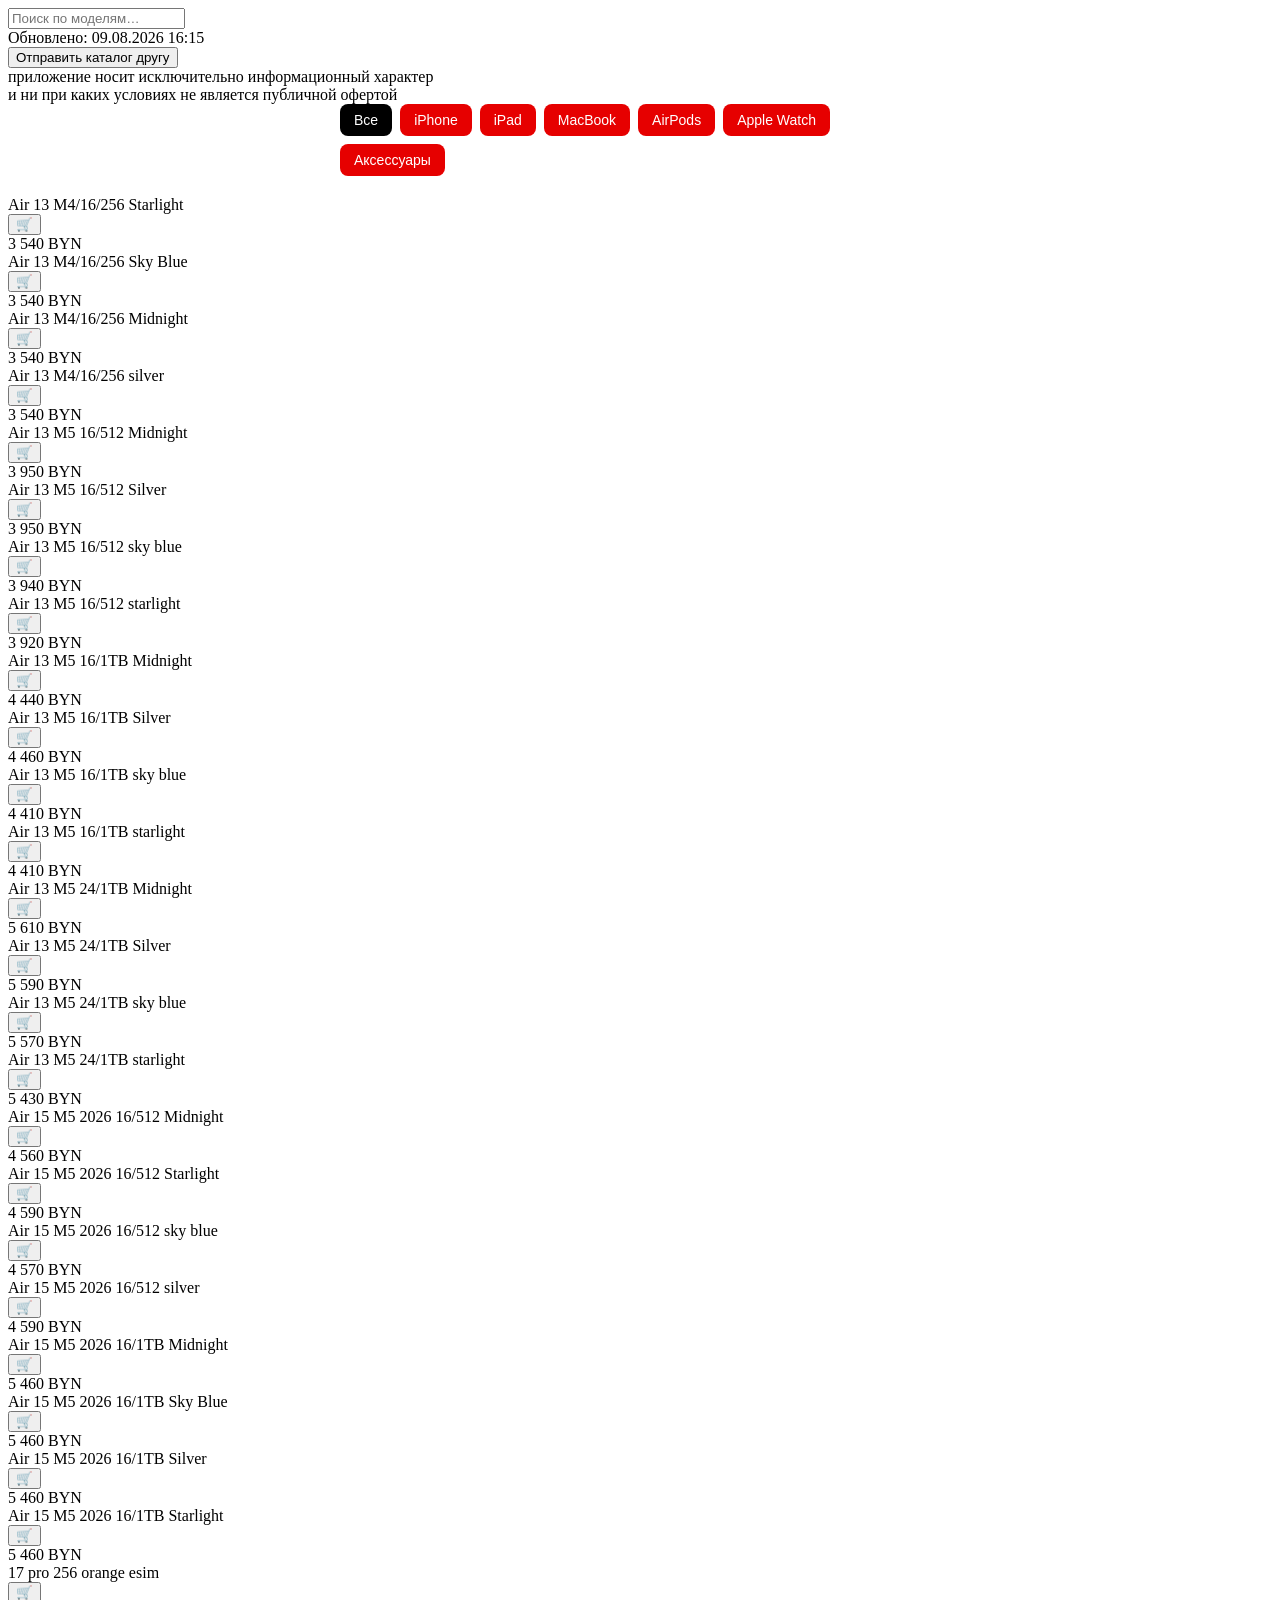
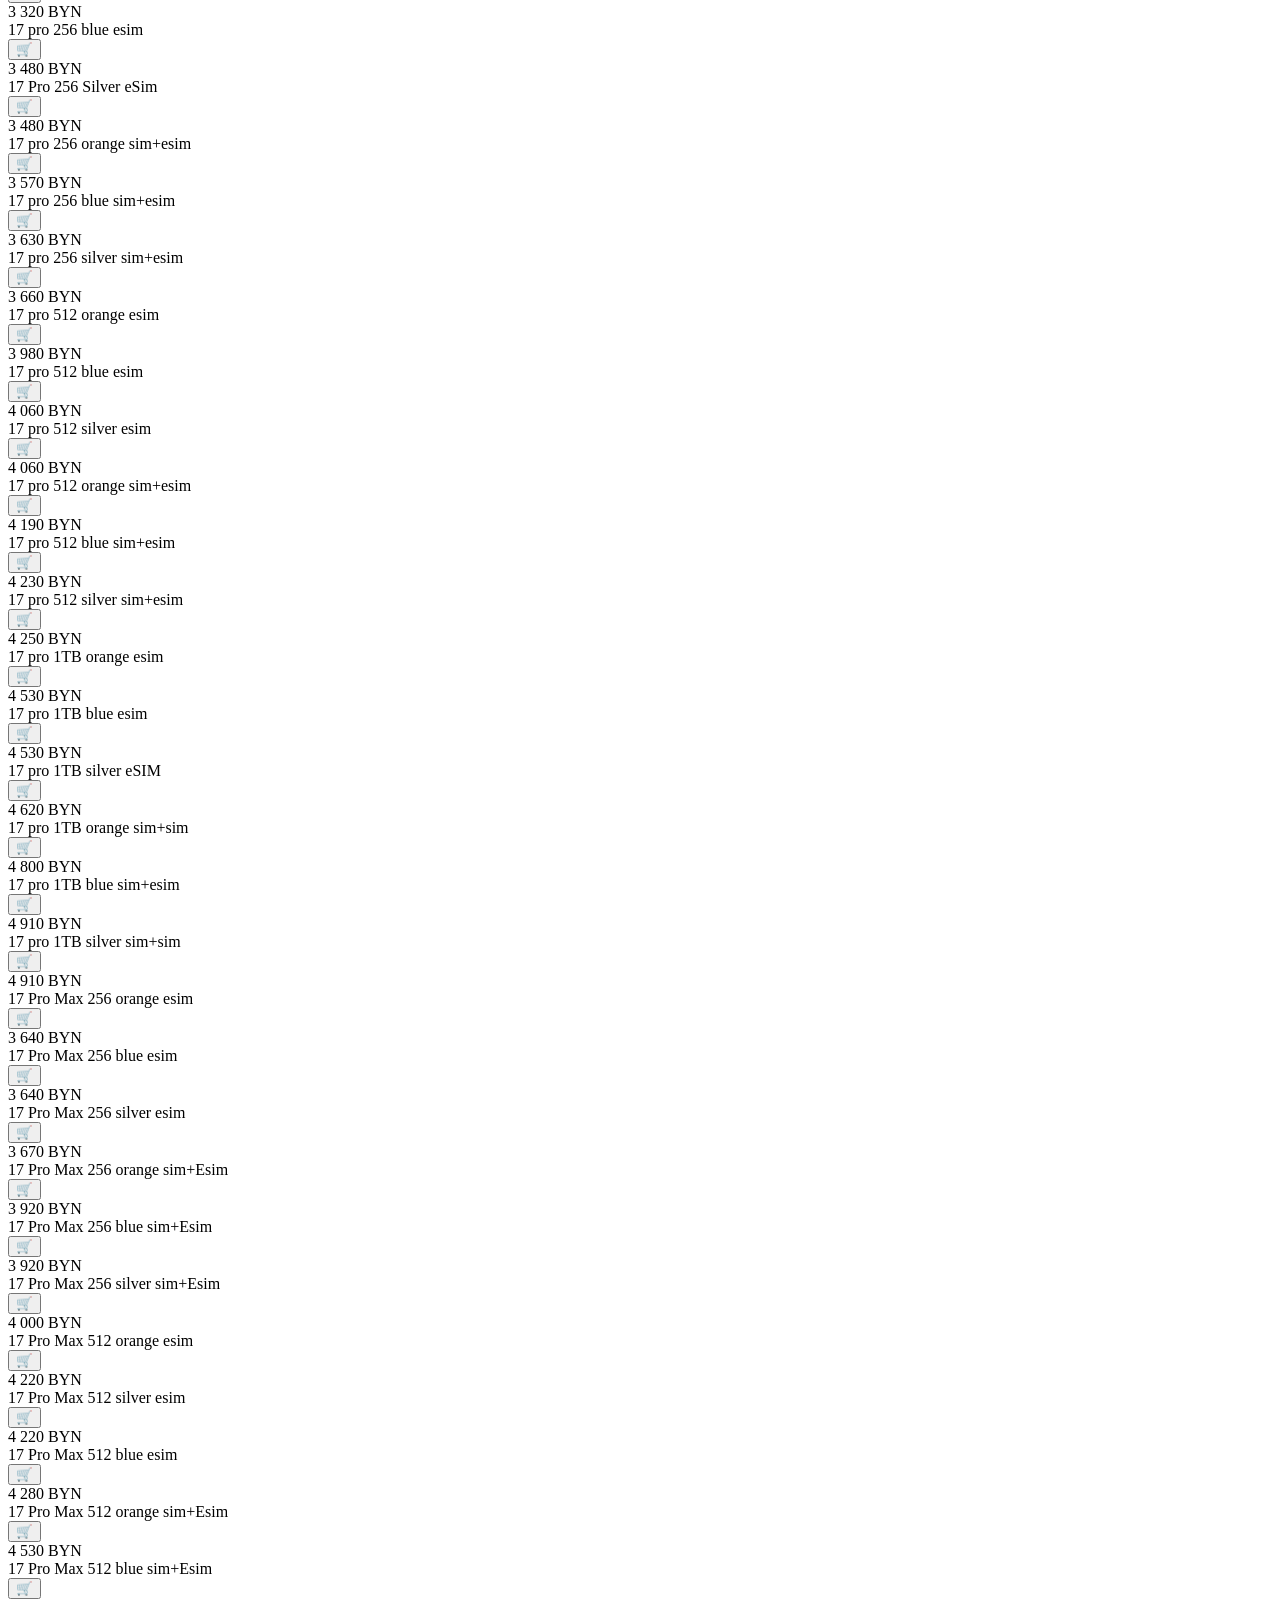
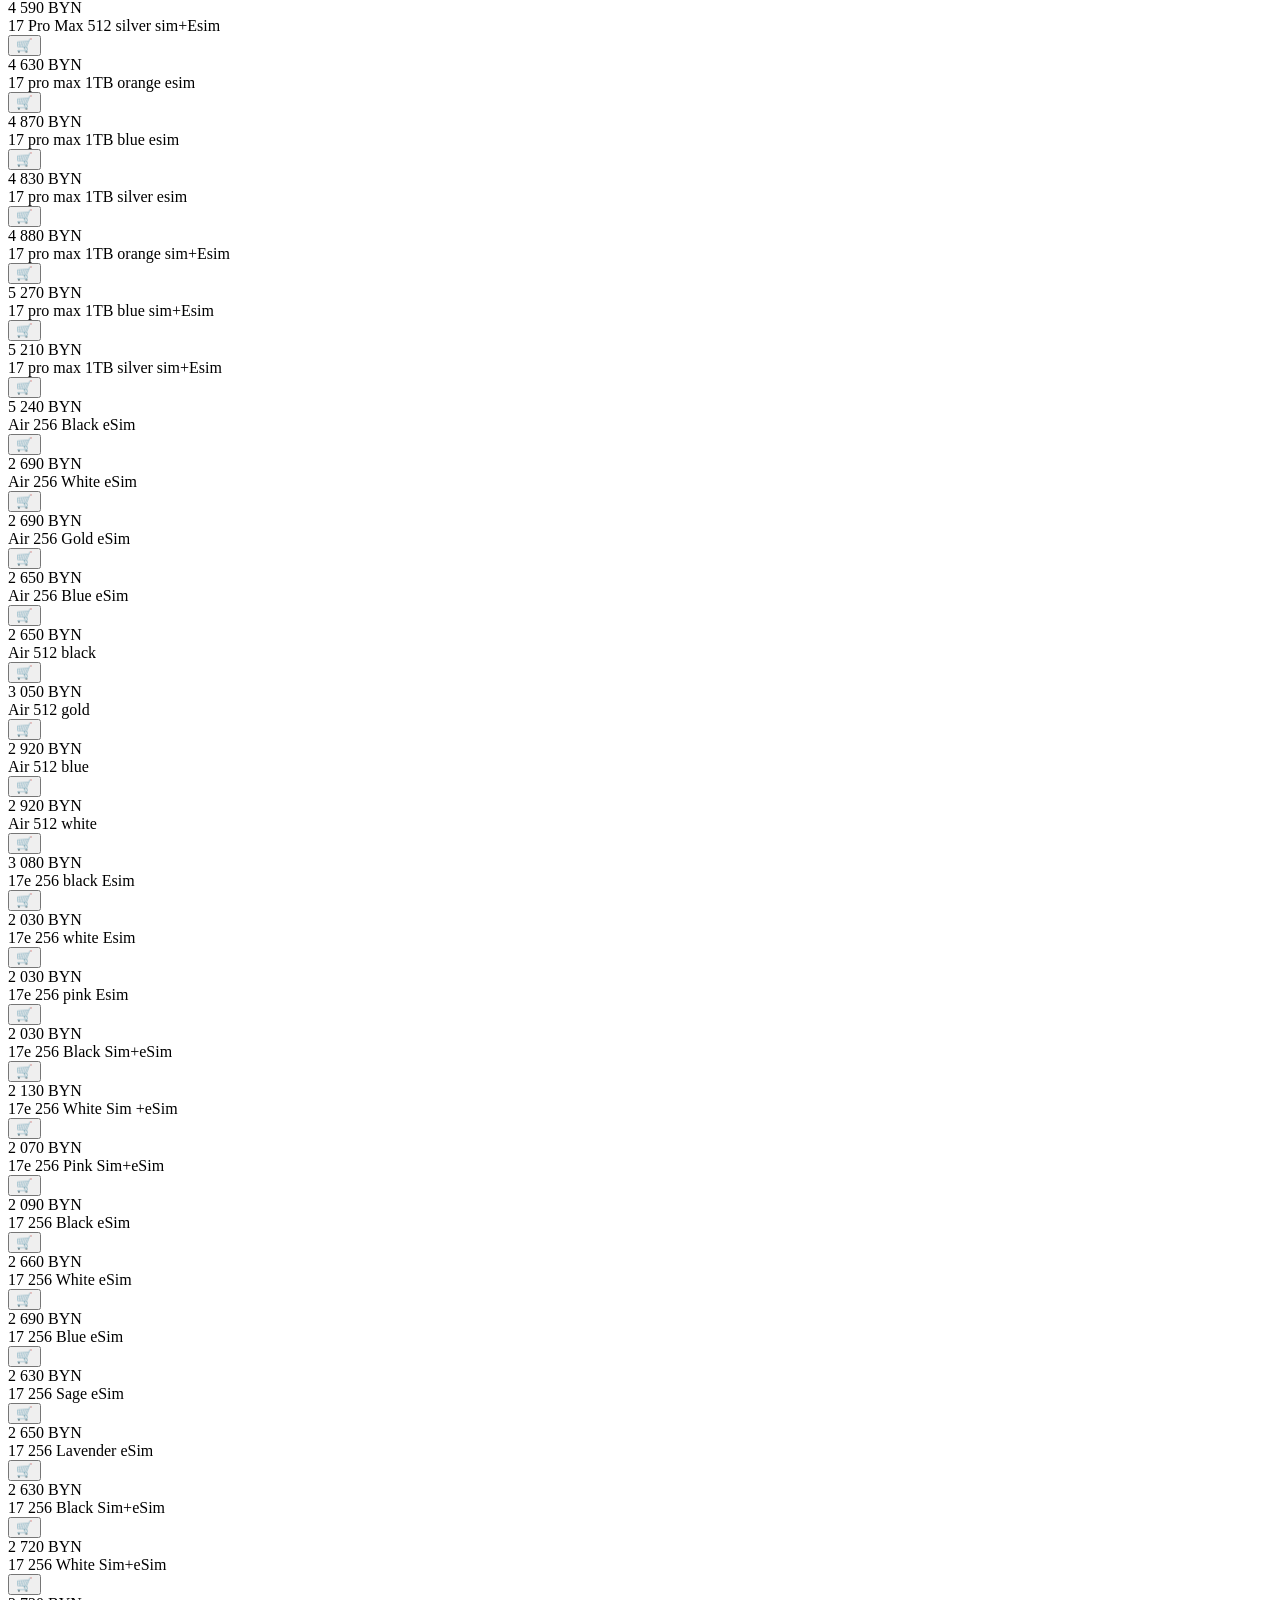
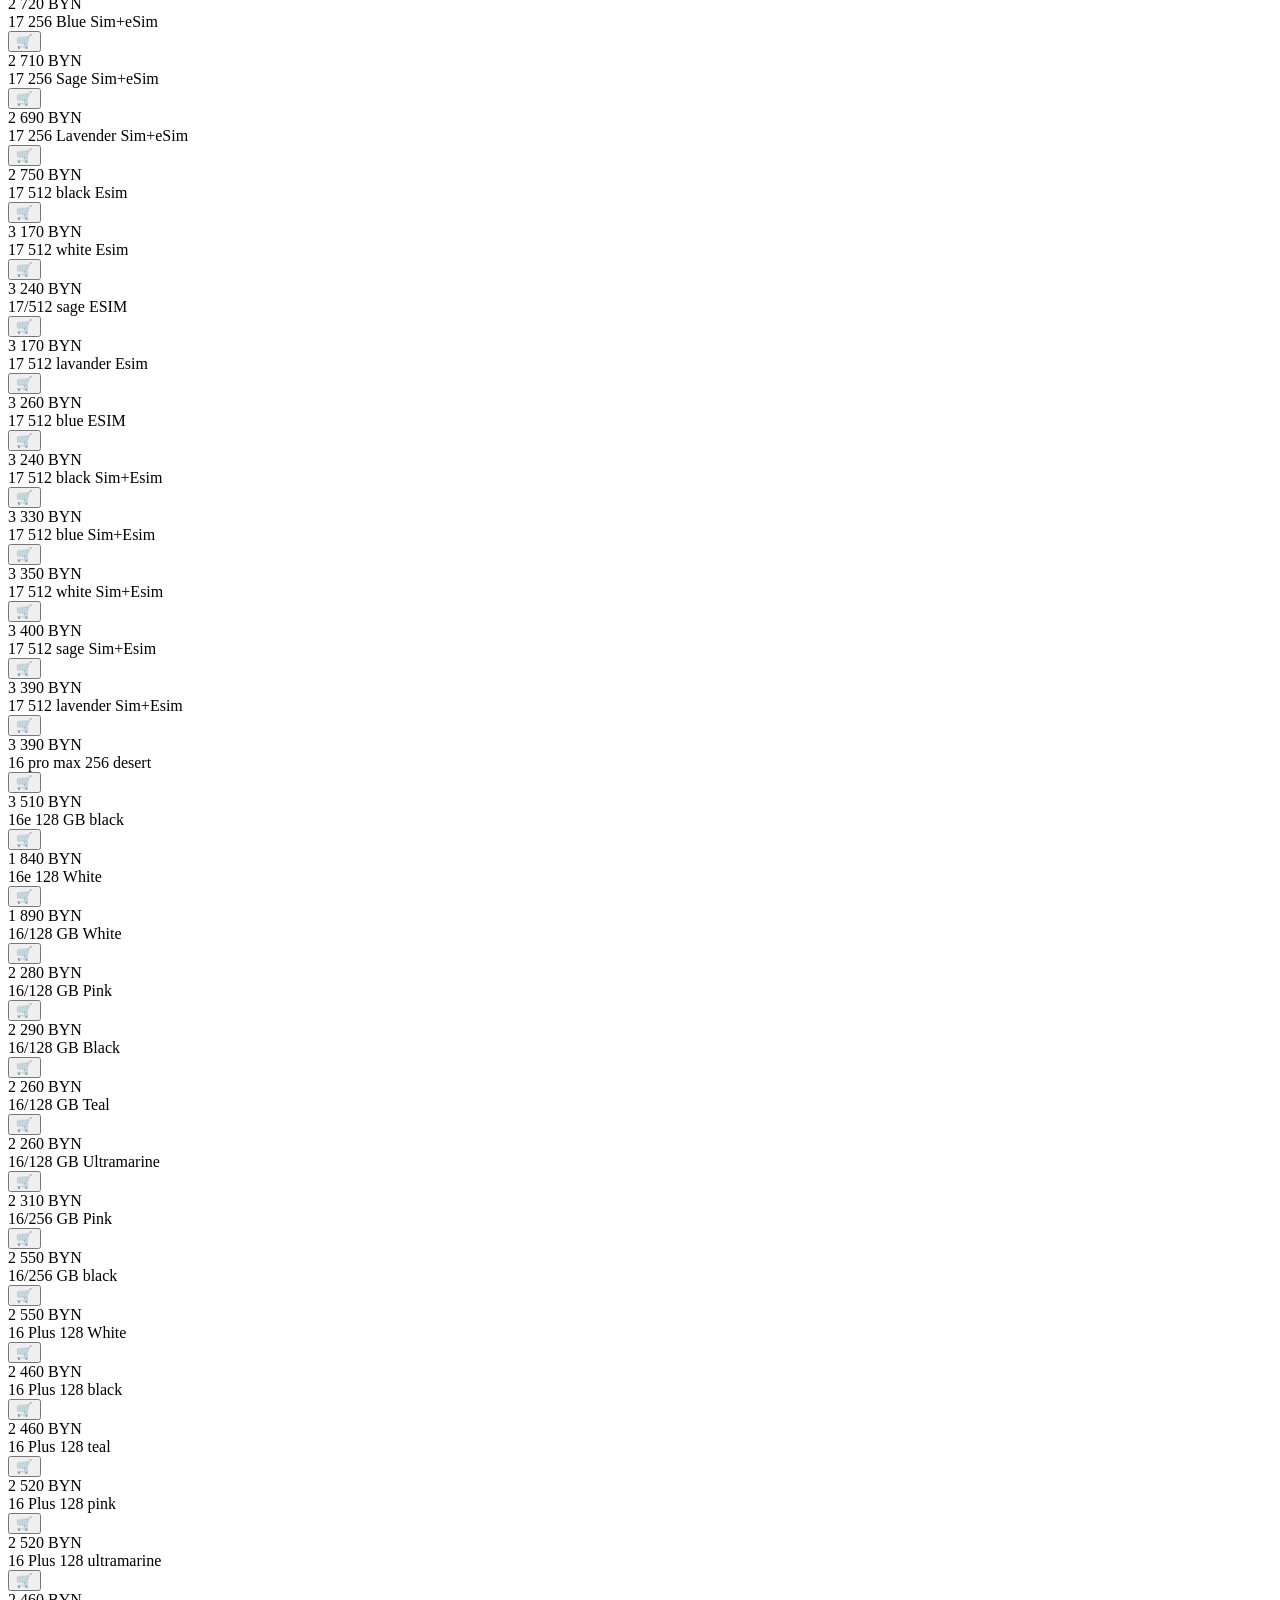
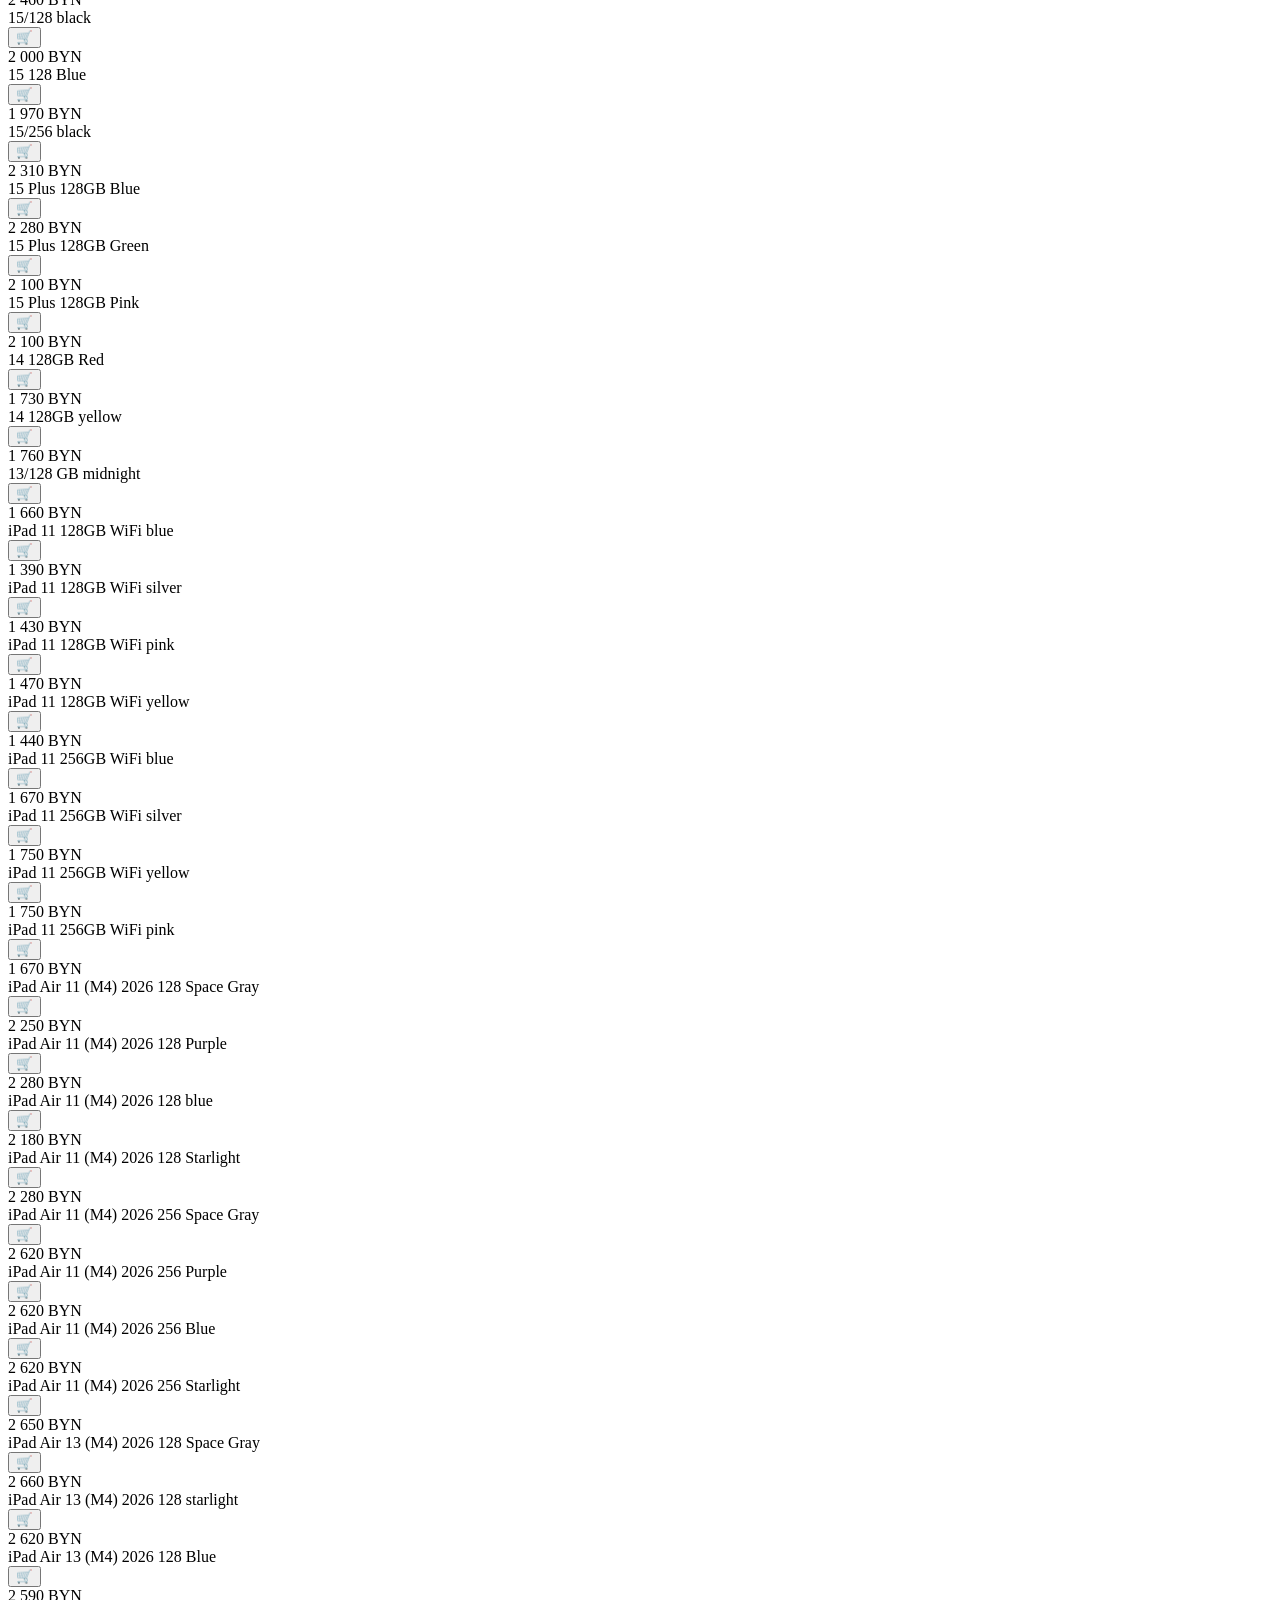
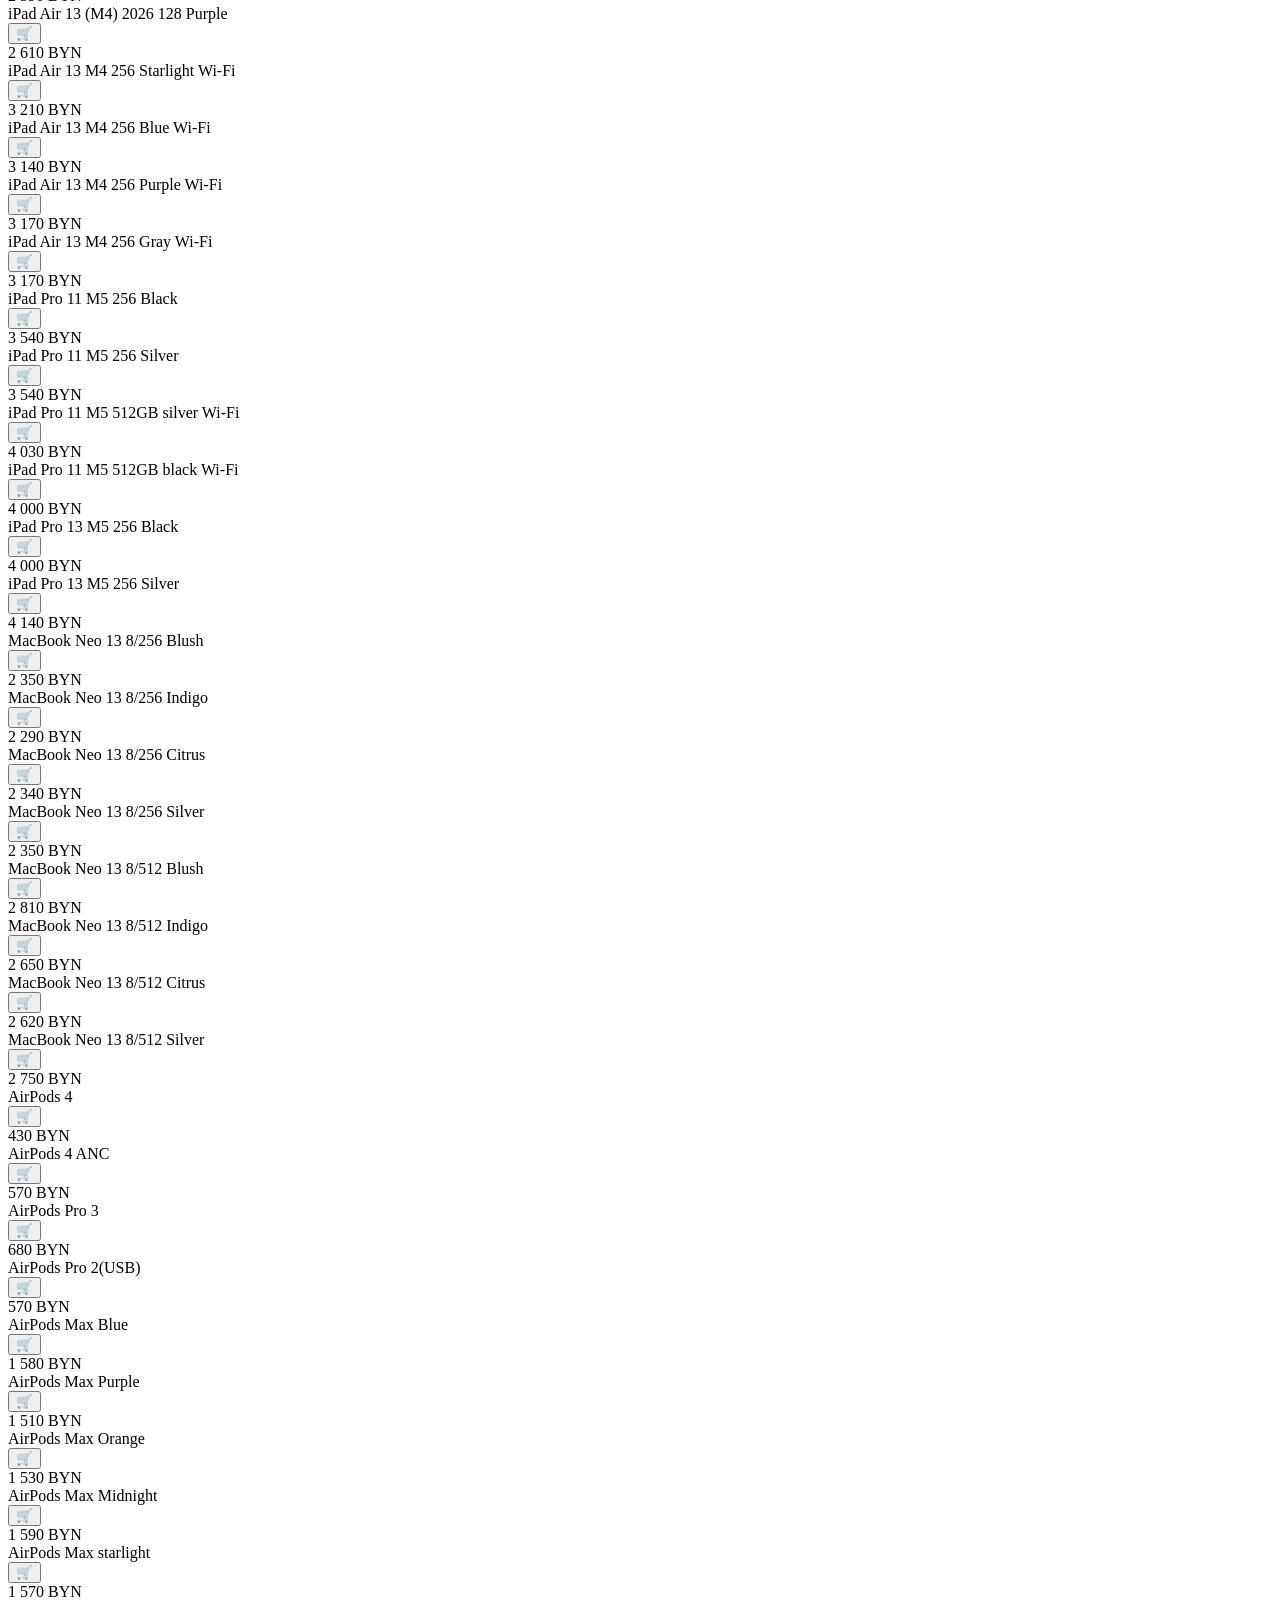
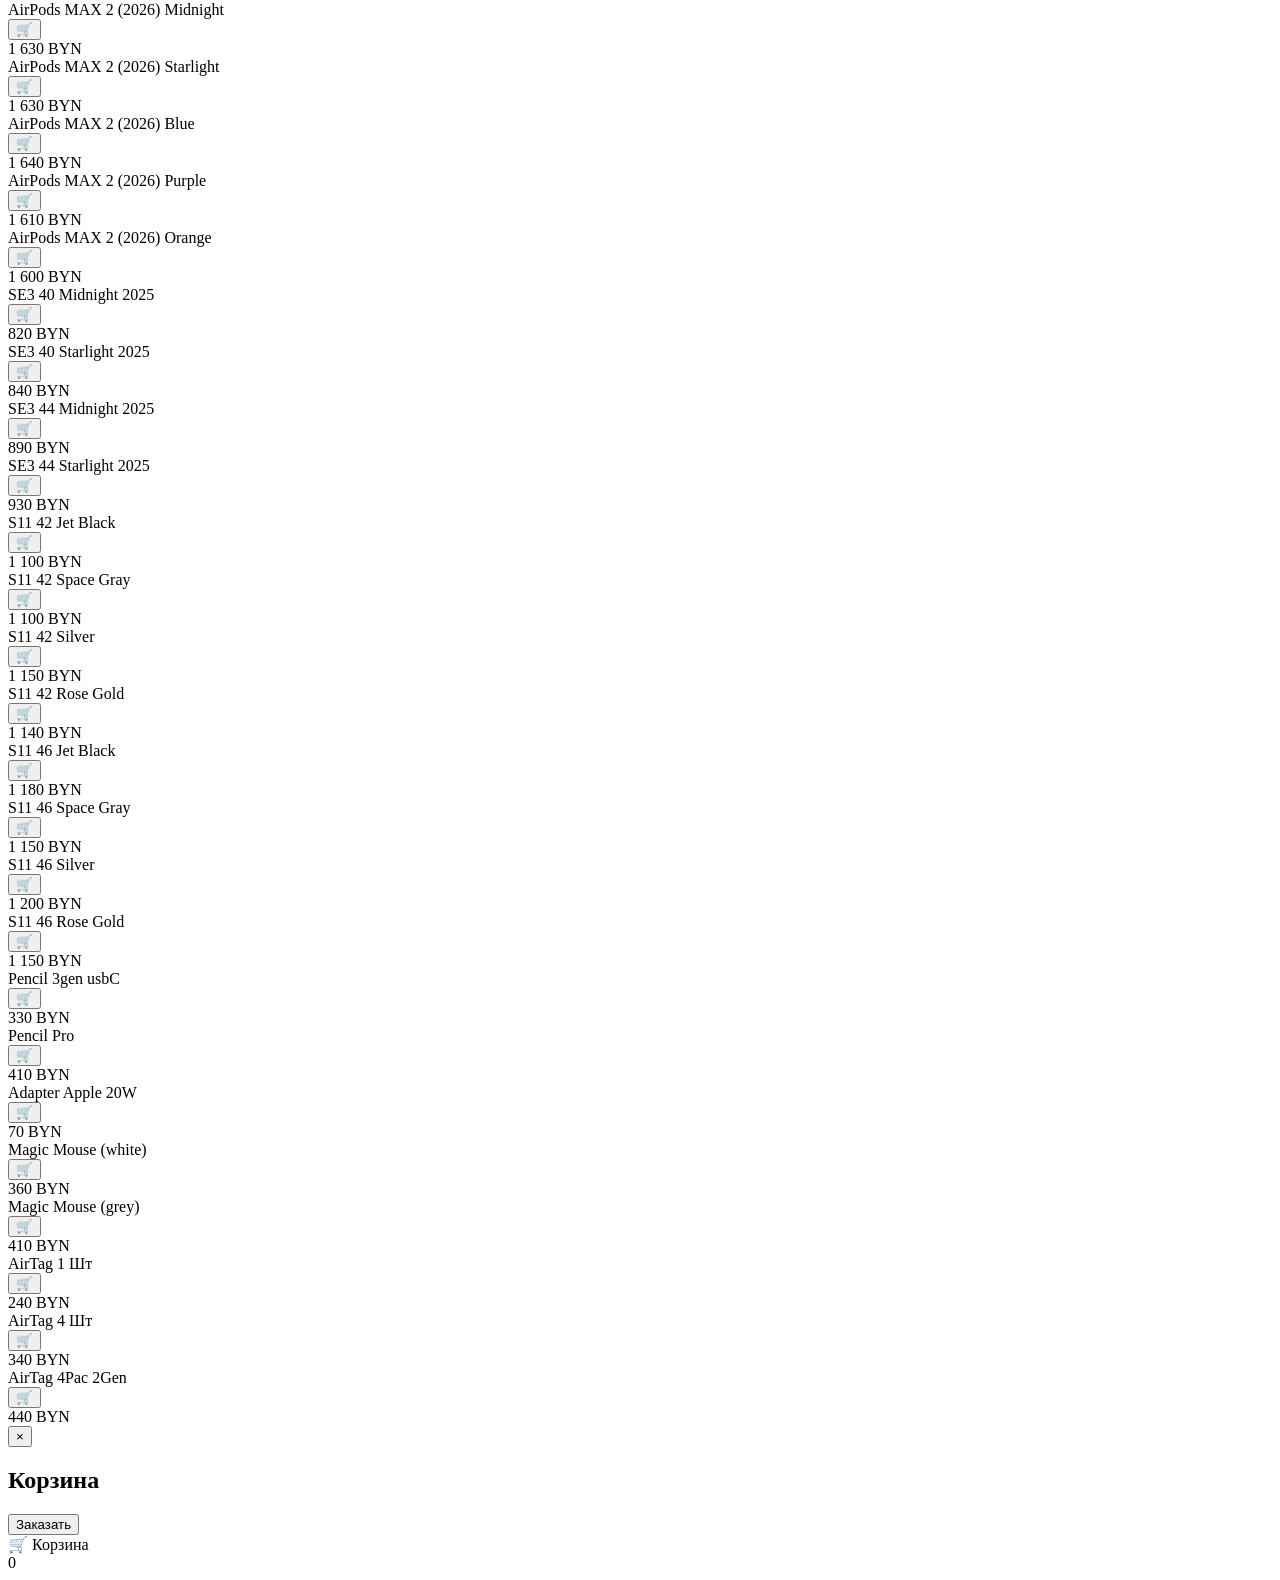
==== commit 387545dd: "Update index.html" ====
--- a/index.html
+++ b/index.html
@@ -29,16 +29,17 @@
     </div>
   </div>
 
-  <!-- КНОПКИ КАТЕГОРИЙ -->
-  <div class="category-buttons">
-    <button data-category="all" class="active">Все</button>
-    <button data-category="iphone">iPhone</button>
-    <button data-category="ipad">iPad</button>
-    <button data-category="macbook">MacBook</button>
-    <button data-category="airpods">AirPods</button>
-    <button data-category="apple watch">Apple Watch</button>
-    <button data-category="аксессуары">Аксессуары</button>
-  </div>
+<!-- КНОПКИ КАТЕГОРИЙ -->
+<div class="category-buttons">
+  <button data-category="all" class="active">Все</button>
+  <button data-category="iphone">iPhone</button>
+  <button data-category="ipad">iPad</button>
+  <button data-category="macbook">MacBook</button>
+  <button data-category="airpods">AirPods</button>
+  <button data-category="apple watch">Apple Watch</button>
+  <button data-category="аксессуары">Аксессуары</button>
+</div>
+
 
   <!-- Каталог -->
   <div id="catalog"></div>
--- a/style.css
+++ b/style.css
@@ -1,281 +1,29 @@
-body {
-  font-family: -apple-system, BlinkMacSystemFont, "Segoe UI", Arial, sans-serif;
-  background: #f5f5f7;
-  margin: 0;
-  padding-bottom: 140px;
+/* CATEGORY BUTTONS */
+.category-buttons {
+  max-width: 600px;
+  margin: 0 auto 20px auto;
+  padding: 0 16px;
+
+  display: flex;
+  gap: 8px;
+  flex-wrap: wrap;
 }
 
-/* Поиск */
-.search-bar-wrapper {
-  position: sticky;
-  top: 0;
-  z-index: 200;
-  background: #f5f5f7;
-  padding: 12px 0;
-  backdrop-filter: blur(12px);
-  box-shadow: 0 1px 0 rgba(0,0,0,0.08);
+.category-buttons button {
+  padding: 8px 14px;
+  border: none;
+  background: #e60000;
+  color: white;
+  font-size: 14px;
+  border-radius: 8px;
+  cursor: pointer;
+  transition: 0.2s;
 }
 
-#search {
-  width: 100%;
-  max-width: 600px;
-  margin: 0 auto;
-  display: block;
-  padding: 14px 16px;
-  font-size: 17px;
-  border-radius: 12px;
-  border: 1px solid rgba(0,0,0,0.12);
-  background: #fff;
+.category-buttons button:hover {
+  background: #b30000;
 }
 
-/* Верхняя строка */
-.top-row {
-  max-width: 600px;
-  margin: 10px auto 20px auto;
-  padding: 0 16px;
-  display: flex;
-  justify-content: space-between;
-  align-items: flex-start;
-  gap: 12px;
+.category-buttons button.active {
+  background: black;
 }
-
-.top-left {
-  display: flex;
-  flex-direction: column;
-  align-items: flex-start;
-  gap: 8px;
-}
-
-#update-time {
-  font-size: 14px;
-  color: #666;
-  text-align: left;
-  padding: 0;
-  margin: 0;
-}
-
-.share-catalog-btn {
-  padding: 8px 14px;
-  font-size: 14px;
-  background: #111;
-  color: #fff;
-  border: none;
-  border-radius: 8px;
-  cursor: pointer;
-  transition: opacity .2s;
-}
-
-.share-catalog-btn:active {
-  opacity: 0.7;
-}
-
-.top-right {
-  font-size: 11px;
-  line-height: 1.35;
-  color: #999;
-  text-align: right;
-  max-width: 180px;
-}
-
-/* Каталог */
-#catalog {
-  max-width: 600px;
-  margin: 0 auto;
-  padding: 0 16px;
-  display: flex;
-  flex-direction: column;
-  align-items: center;
-}
-
-/* Карточка */
-.card {
-  background: #fff;
-  border-radius: 16px;
-  padding: 20px;
-  margin-bottom: 16px;
-  box-shadow:
-    0 2px 4px rgba(0,0,0,0.04),
-    0 8px 24px rgba(0,0,0,0.08);
-  position: relative;
-  width: 100%;
-  max-width: 600px;
-}
-
-.card-title {
-  font-size: 18px;
-  font-weight: 600;
-  color: #111;
-  margin-bottom: 8px;
-}
-
-/* Кнопка корзины */
-.add-to-cart {
-  position: absolute;
-  right: 20px;
-  top: 20px;
-  padding: 6px 10px;
-  font-size: 16px;
-  background: transparent;
-  color: #111;
-  border: 1px solid #111;
-  border-radius: 10px;
-  cursor: pointer;
-  transition: background .2s, color .2s;
-}
-
-.add-to-cart:hover {
-  background: #111;
-  color: #fff;
-}
-
-.add-to-cart:active {
-  background: transparent !important;
-  color: #111 !important;
-}
-
-@media (hover: none) {
-  .add-to-cart:hover {
-    background: transparent;
-    color: #111;
-  }
-}
-
-/* Цена */
-.card-price {
-  font-size: 17px;
-  font-weight: 600;
-  color: #0071e3;
-  margin-top: 12px;
-}
-
-/* Модальное окно */
-.cart-modal {
-  position: fixed;
-  top: 0;
-  left: 0;
-  width: 100%;
-  height: 100%;
-  background: rgba(0,0,0,0.35);
-  display: none;
-  justify-content: center;
-  align-items: center;
-  z-index: 400;
-}
-
-.cart-content {
-  background: #fff;
-  padding: 20px;
-  border-radius: 16px;
-  width: 90%;
-  max-width: 400px;
-  position: relative;
-}
-
-.cart-close-btn {
-  position: absolute;
-  top: 12px;
-  right: 12px;
-  background: #111;
-  color: #fff;
-  border: none;
-  border-radius: 50%;
-  width: 32px;
-  height: 32px;
-  font-size: 18px;
-  cursor: pointer;
-}
-
-/* Элемент корзины */
-.cart-item {
-  display: flex;
-  justify-content: space-between;
-  margin-bottom: 12px;
-  font-size: 16px;
-}
-
-.cart-remove {
-  background: transparent;
-  border: none;
-  color: #d00;
-  font-size: 18px;
-  cursor: pointer;
-}
-
-/* Итого */
-.cart-bottom-row {
-  display: flex;
-  justify-content: space-between;
-  align-items: center;
-  margin-top: 20px;
-}
-
-.cart-total {
-  font-size: 18px;
-  font-weight: 600;
-  color: #111;
-}
-
-.cart-order-btn {
-  padding: 8px 14px;
-  font-size: 15px;
-  background: #111;
-  color: #fff;
-  border: none;
-  border-radius: 8px;
-  cursor: pointer;
-  transition: opacity .2s;
-  white-space: nowrap;
-}
-
-.cart-order-btn:active {
-  opacity: 0.7;
-}
-
-/* Таббар */
-.tabbar {
-  position: fixed;
-  bottom: 20px;
-  left: 50%;
-  transform: translateX(-50%);
-  width: 200px;
-  height: 60px;
-
-  background: rgba(245, 245, 247, 0.9);
-  backdrop-filter: blur(14px);
-  border-radius: 20px;
-
-  border: 1px solid rgba(0,0,0,0.08);
-  box-shadow: 0 4px 18px rgba(0,0,0,0.12);
-
-  display: flex;
-  justify-content: center;
-  align-items: center;
-
-  transition: bottom 0.35s ease, opacity 0.25s ease;
-  z-index: 300;
-}
-
-.tabbar.lifted {
-  bottom: 40px;
-  opacity: 0.95;
-}
-
-.tab-item {
-  font-size: 16px;
-  color: #555;
-  padding: 10px 22px;
-  border-radius: 12px;
-  cursor: pointer;
-  position: relative;
-}
-
-.tab-badge {
-  position: absolute;
-  top: -6px;
-  right: -6px;
-  background: #d00;
-  color: #fff;
-  font-size: 12px;
-  padding: 2px 6px;
-  border-radius: 50%;
-}
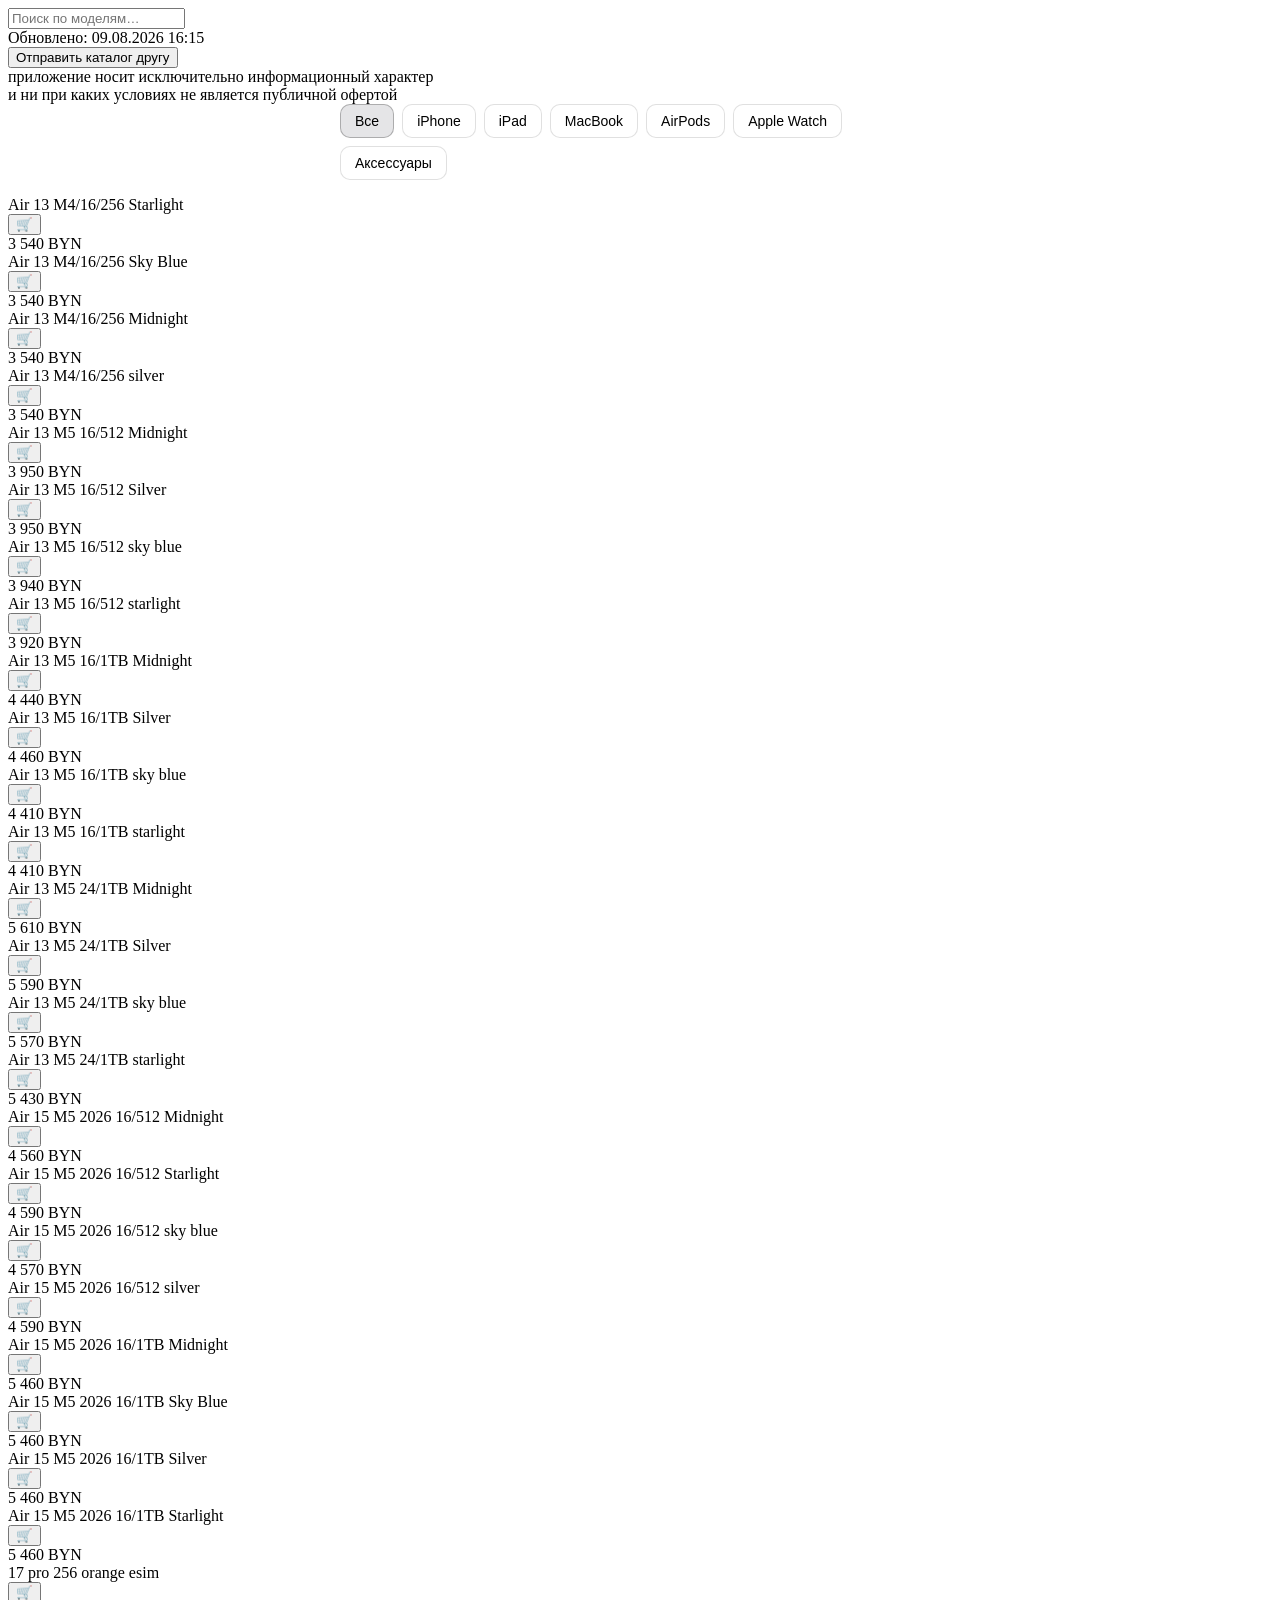
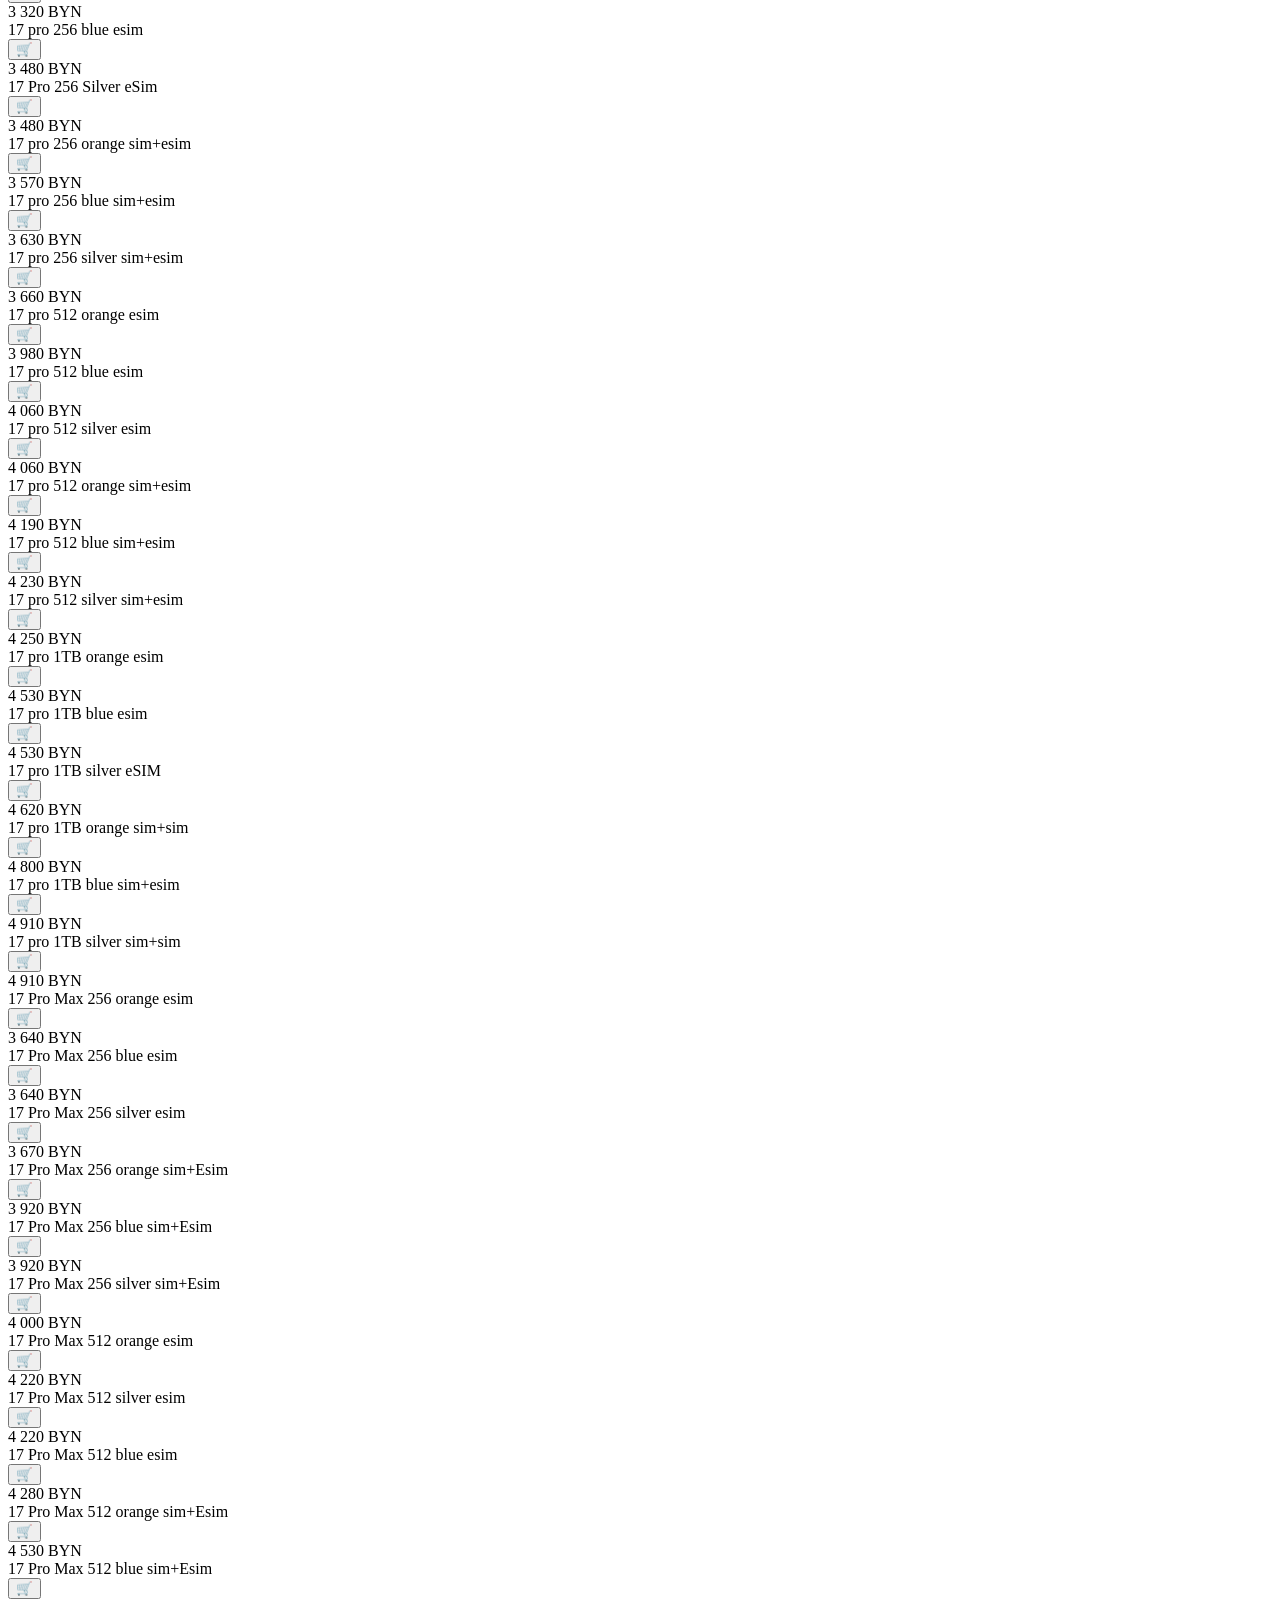
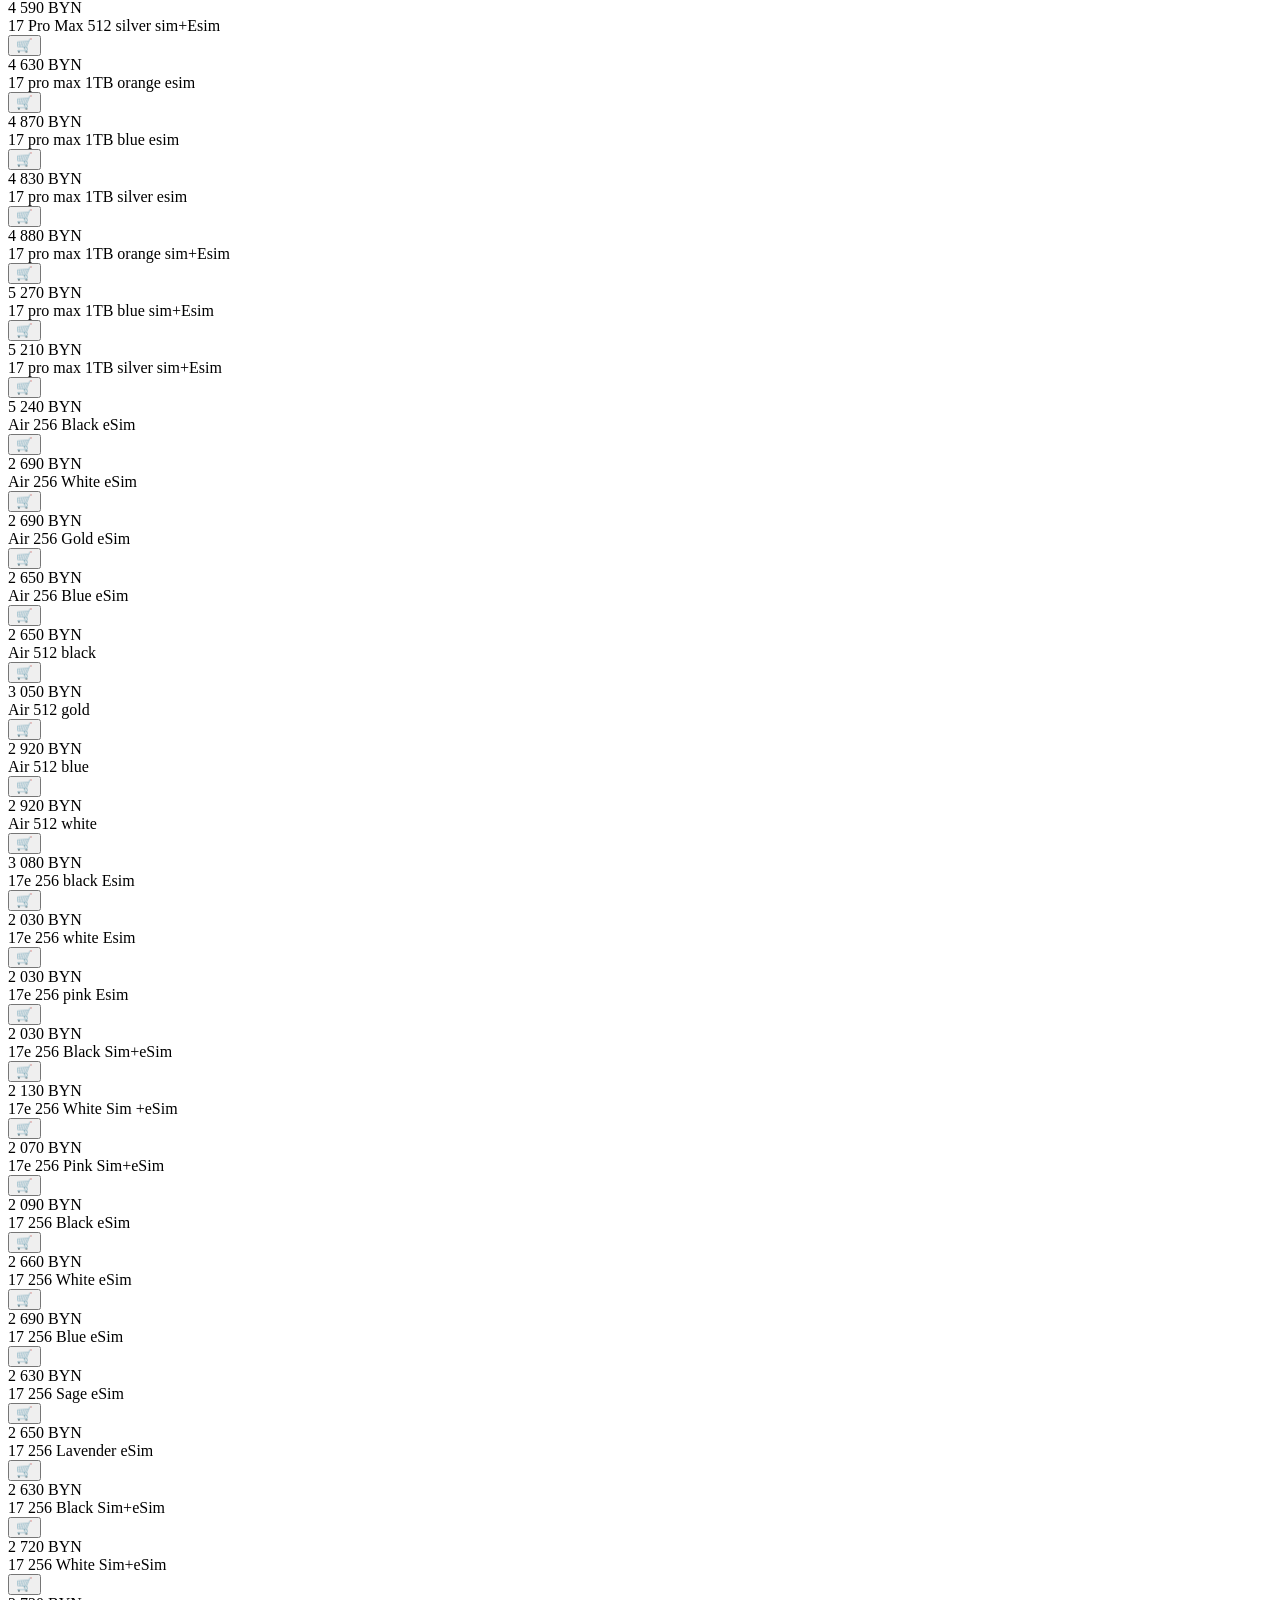
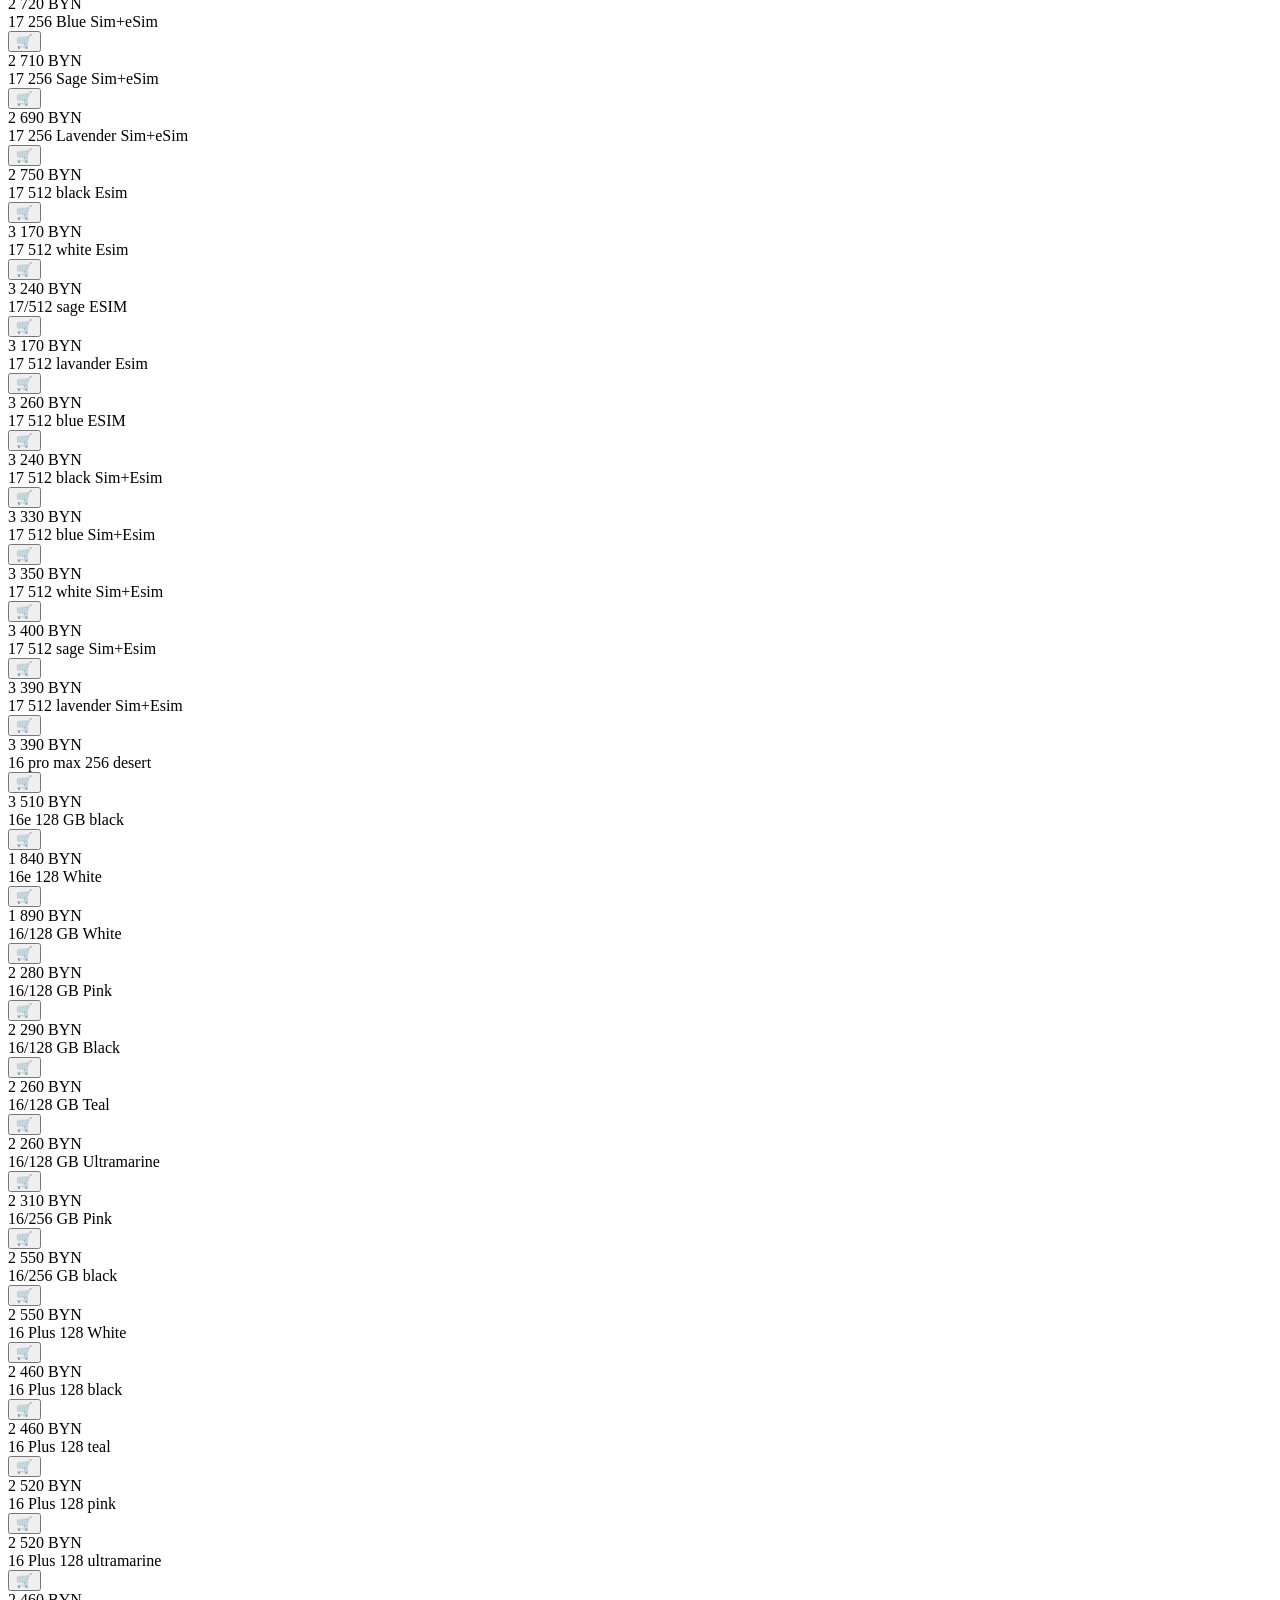
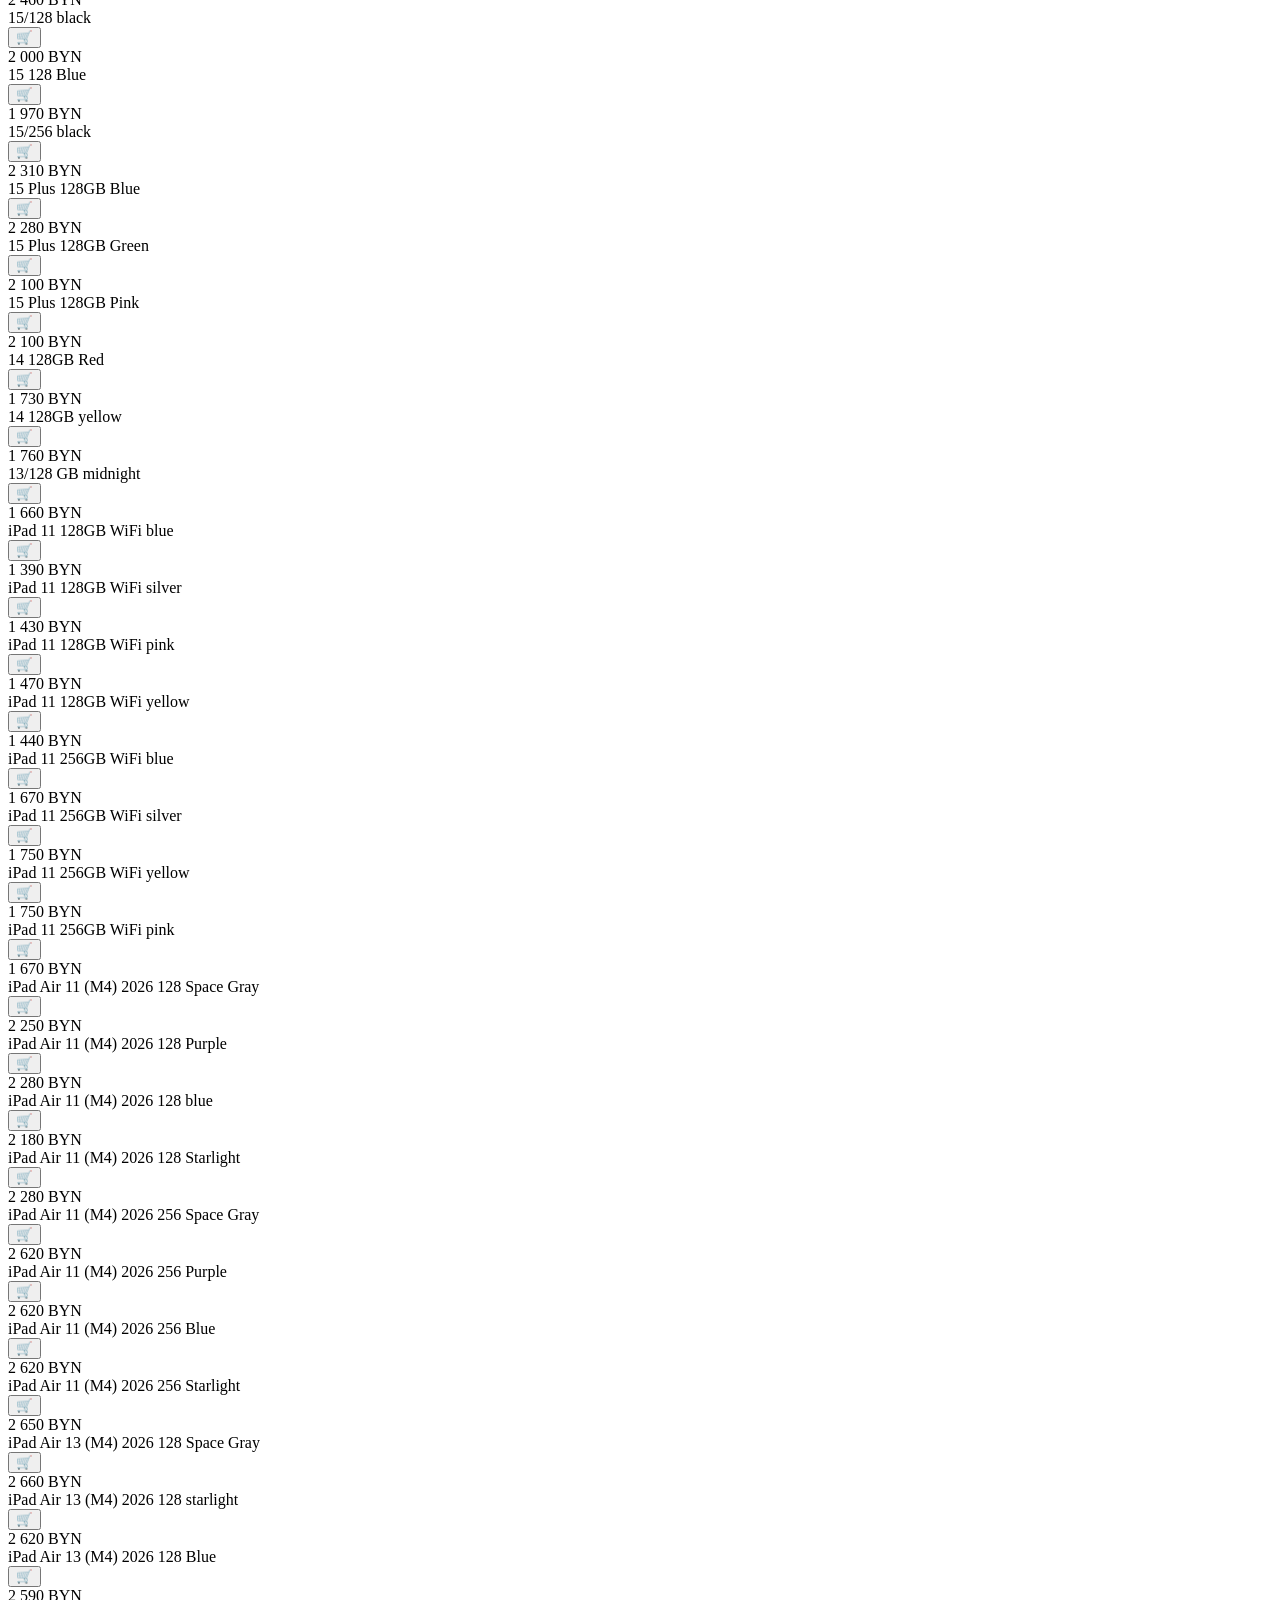
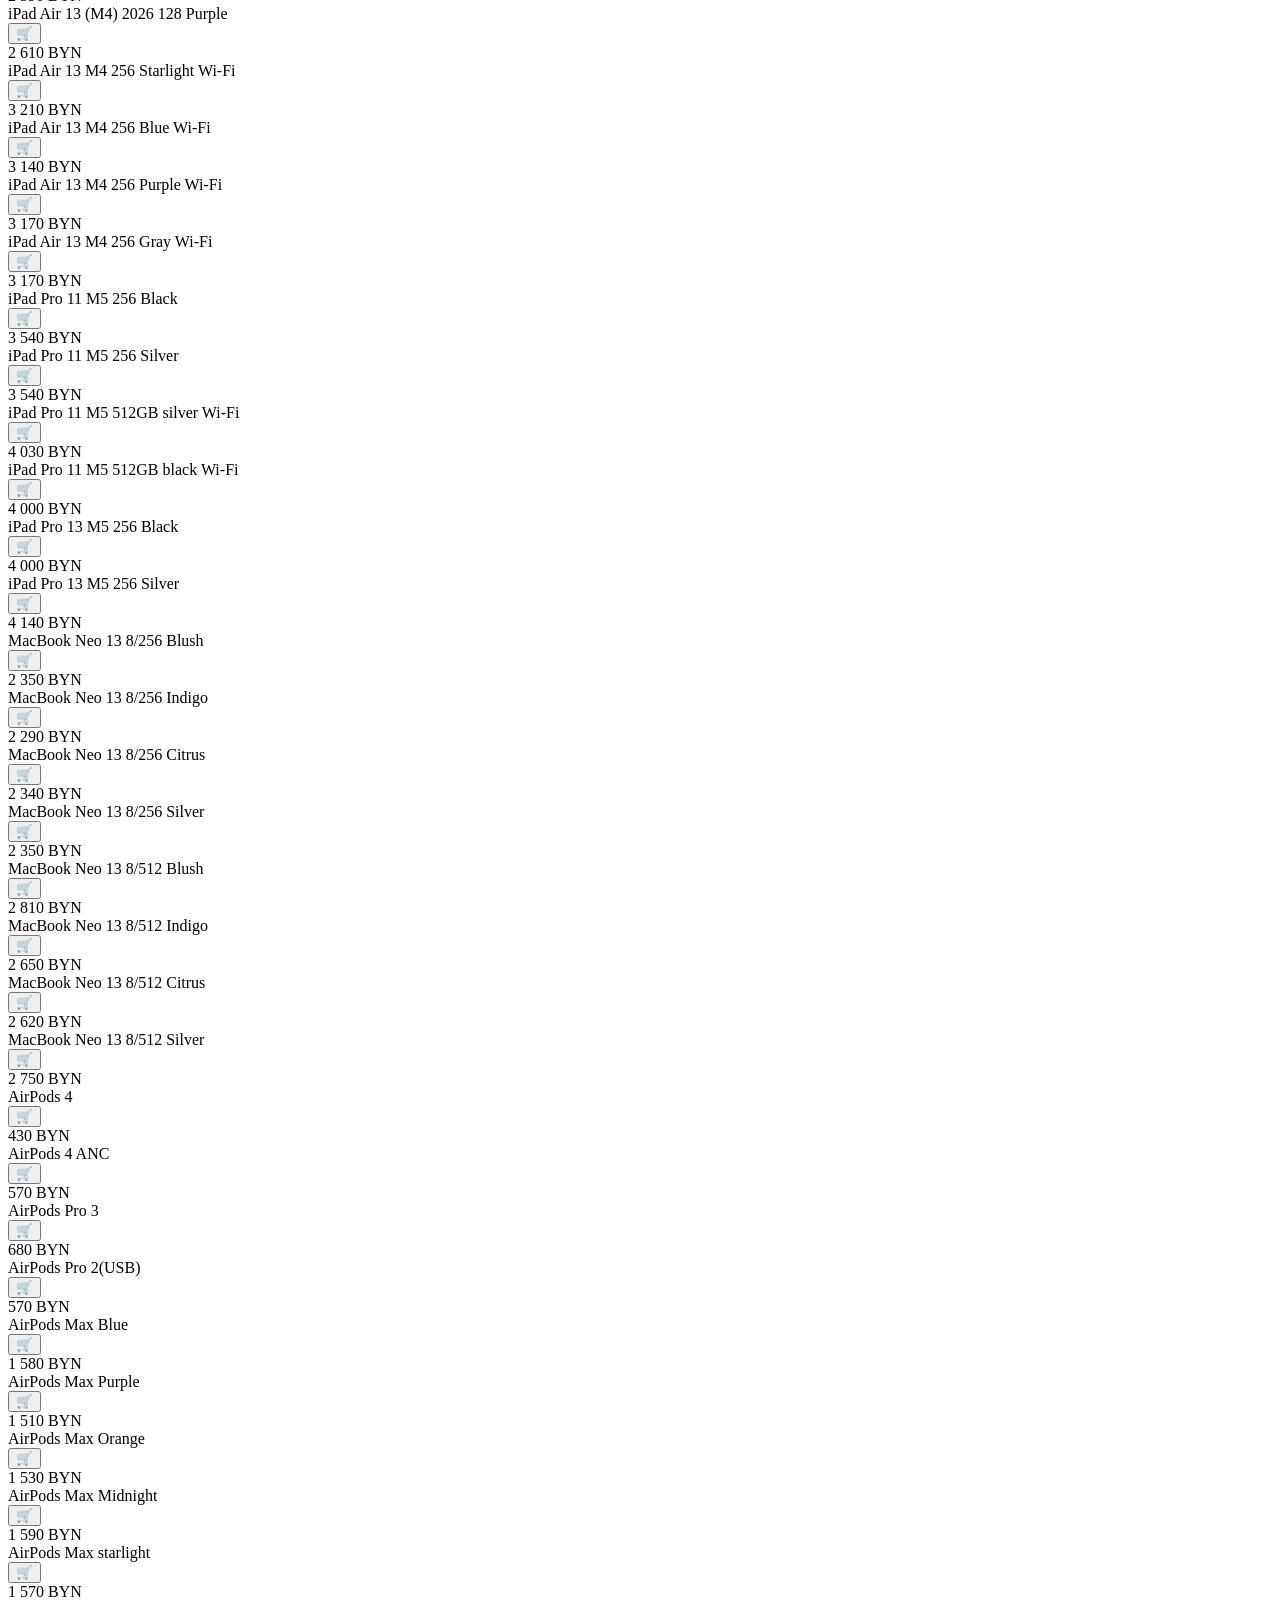
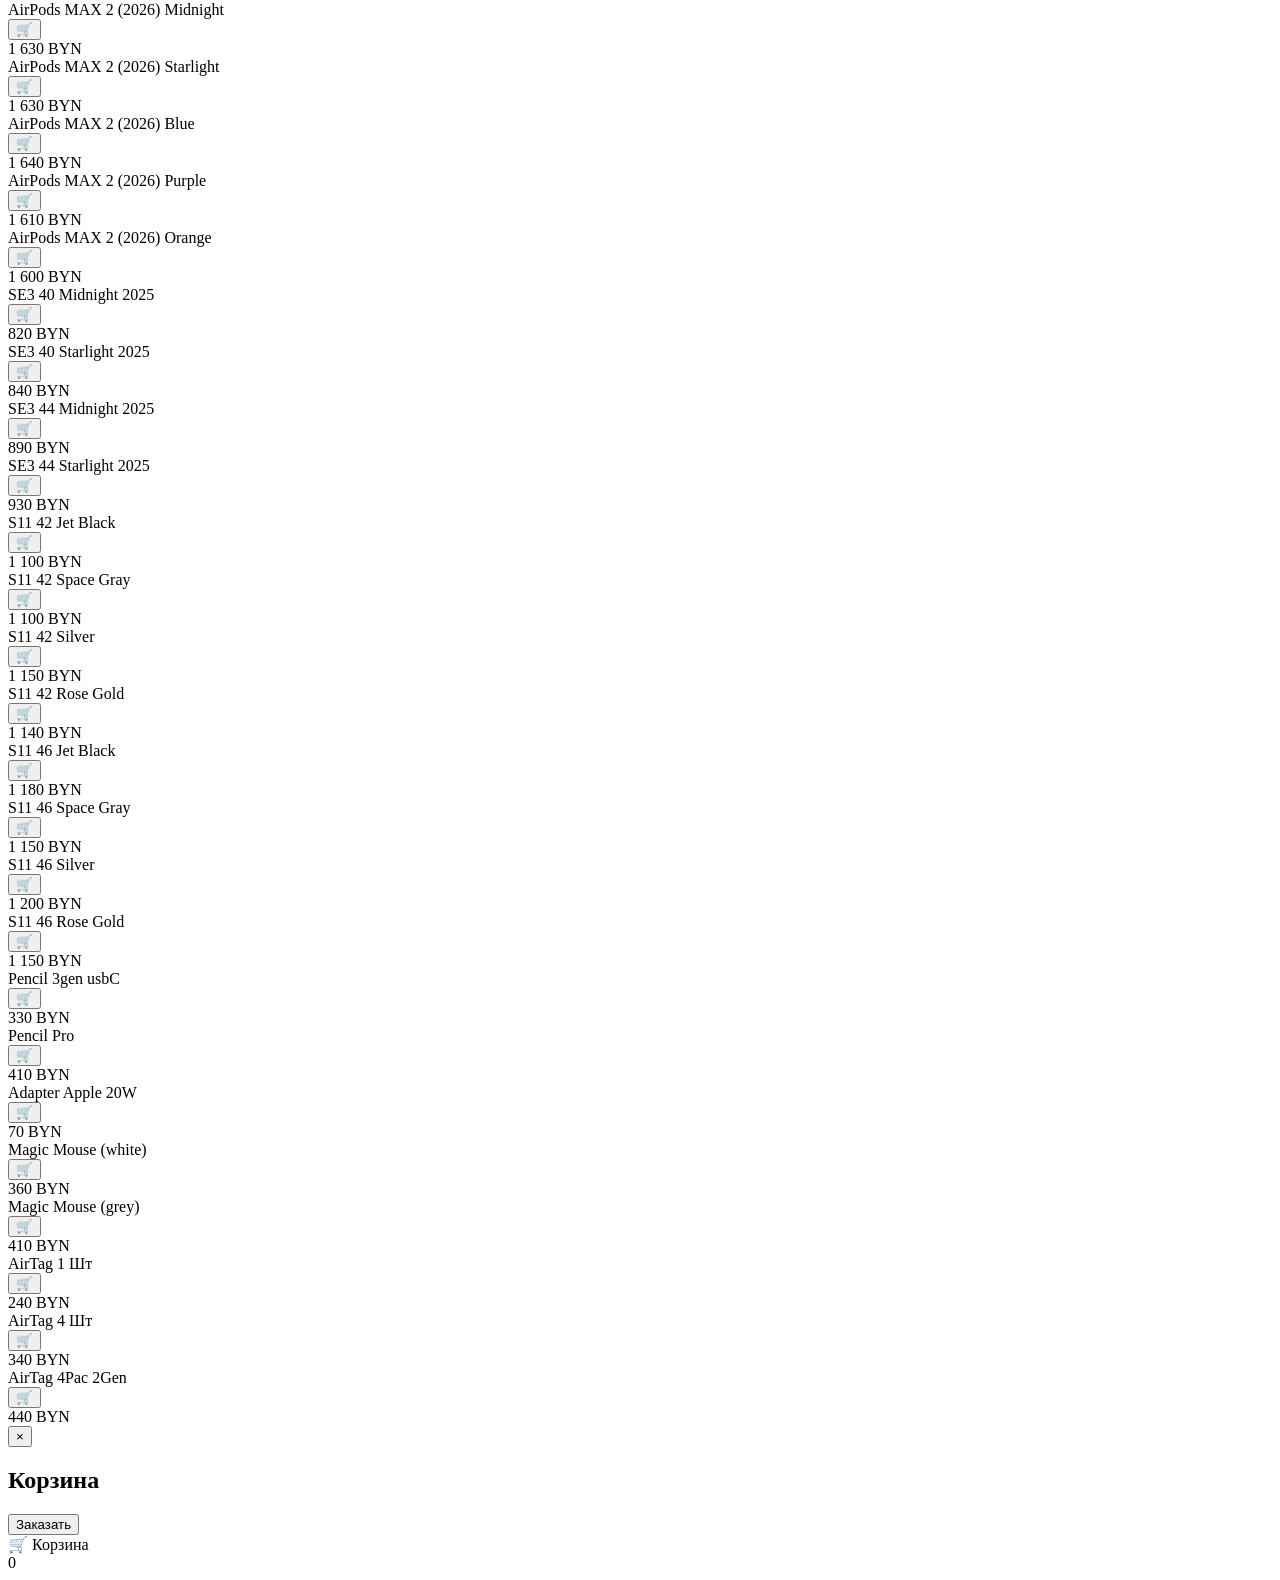
==== commit b71741f6: "Update index.html" ====
--- a/index.html
+++ b/index.html
@@ -6,7 +6,7 @@
   <meta name="viewport" content="width=device-width, initial-scale=1">
 
   <link rel="apple-touch-icon" href="/apple-touch-icon.png">
-  <link rel="stylesheet" href="style.css?v=20">
+  <link rel="stylesheet" href="style.css?v=21">
 </head>
 
 <body>
@@ -29,17 +29,16 @@
     </div>
   </div>
 
-<!-- КНОПКИ КАТЕГОРИЙ -->
-<div class="category-buttons">
-  <button data-category="all" class="active">Все</button>
-  <button data-category="iphone">iPhone</button>
-  <button data-category="ipad">iPad</button>
-  <button data-category="macbook">MacBook</button>
-  <button data-category="airpods">AirPods</button>
-  <button data-category="apple watch">Apple Watch</button>
-  <button data-category="аксессуары">Аксессуары</button>
-</div>
-
+  <!-- КНОПКИ КАТЕГОРИЙ -->
+  <div class="category-buttons">
+    <button data-category="all" class="active">Все</button>
+    <button data-category="iphone">iPhone</button>
+    <button data-category="ipad">iPad</button>
+    <button data-category="macbook">MacBook</button>
+    <button data-category="airpods">AirPods</button>
+    <button data-category="apple watch">Apple Watch</button>
+    <button data-category="аксессуары">Аксессуары</button>
+  </div>
 
   <!-- Каталог -->
   <div id="catalog"></div>
@@ -70,6 +69,6 @@
     </div>
   </div>
 
-  <script src="app.js?v=20"></script>
+  <script src="app.js?v=21"></script>
 </body>
 </html>
--- a/style.css
+++ b/style.css
@@ -1,7 +1,7 @@
-/* CATEGORY BUTTONS */
+/* CATEGORY BUTTONS — в стиле appLit */
 .category-buttons {
   max-width: 600px;
-  margin: 0 auto 20px auto;
+  margin: 0 auto 16px auto;
   padding: 0 16px;
 
   display: flex;
@@ -11,19 +11,21 @@
 
 .category-buttons button {
   padding: 8px 14px;
-  border: none;
-  background: #e60000;
-  color: white;
   font-size: 14px;
-  border-radius: 8px;
+
+  background: #fff;
+  border: 1px solid rgba(0,0,0,0.12);
+  border-radius: 10px;
+
   cursor: pointer;
-  transition: 0.2s;
+  transition: background .2s, border-color .2s;
 }
 
 .category-buttons button:hover {
-  background: #b30000;
+  background: #f0f0f0;
 }
 
 .category-buttons button.active {
-  background: black;
+  background: #e5e5e7;
+  border-color: rgba(0,0,0,0.25);
 }
